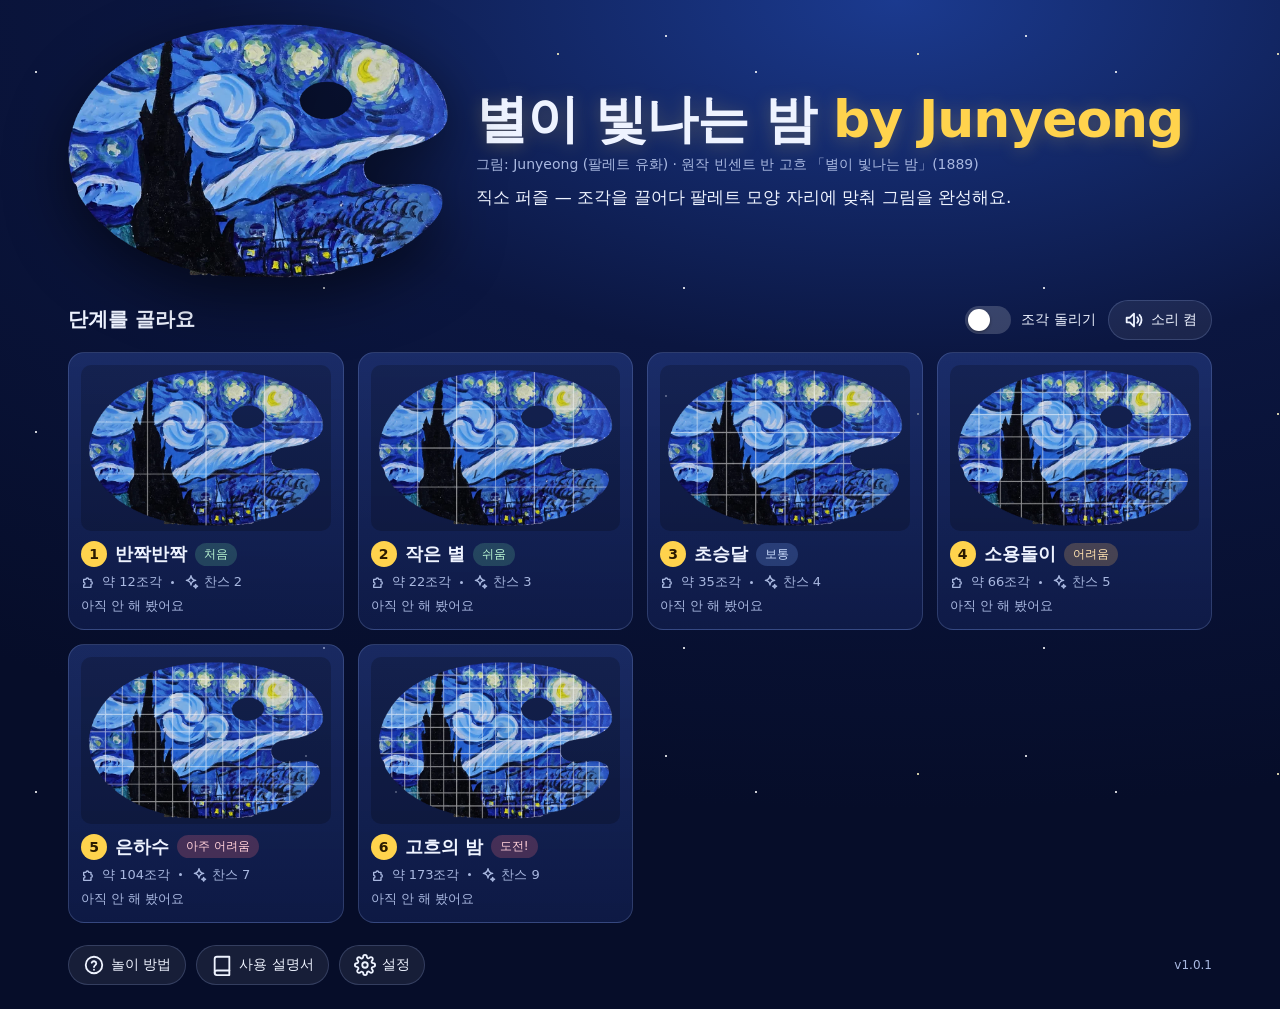
==== index.html @ c68cc35b "Deploy 별이 빛나는 밤 by Junyeong v1.0.1" ====
<!doctype html>
<html lang="ko">
<head>
  <meta charset="utf-8">
  <meta name="viewport" content="width=device-width, initial-scale=1, viewport-fit=cover">
  <meta name="theme-color" content="#0b1640">
  <meta name="color-scheme" content="dark">
  <meta name="description" content="Junyeong 이 팔레트에 그린 「별이 빛나는 밤」으로 만든 직소 퍼즐 게임 — 6단계 난이도, 찬스, 완성 축하.">
  <meta name="apple-mobile-web-app-capable" content="yes">
  <meta name="mobile-web-app-capable" content="yes">
  <meta name="apple-mobile-web-app-status-bar-style" content="black-translucent">
  <meta name="apple-mobile-web-app-title" content="별밤 퍼즐">
  <meta name="format-detection" content="telephone=no">
  <title>별이 빛나는 밤 by Junyeong</title>
  <!-- PWA 매니페스트는 웹 주소로 열었을 때만(file:// 에서는 브라우저가 막아 오류만 남김) -->
  <script data-pwa>if (/^https?:$/.test(location.protocol)) { var l = document.createElement('link'); l.rel = 'manifest'; l.href = 'manifest.webmanifest'; document.head.appendChild(l); }</script>
  <link rel="icon" type="image/png" sizes="192x192" href="assets/icon-192.png">
  <link rel="apple-touch-icon" href="assets/apple-touch-icon.png">
  <link rel="stylesheet" href="css/style.css">
</head>
<body>
  <!-- 아이콘 묶음: 모든 OS 에서 똑같이 보이도록 이모지 대신 SVG -->
  <svg width="0" height="0" style="position:absolute" aria-hidden="true">
    <defs>
      <symbol id="i-home" viewBox="0 0 24 24"><path d="M3 11.5 12 4l9 7.5"/><path d="M5.5 10v9.5h5v-5h3v5h5V10"/></symbol>
      <symbol id="i-close" viewBox="0 0 24 24"><path d="M6 6l12 12M18 6 6 18"/></symbol>
      <symbol id="i-image" viewBox="0 0 24 24"><rect x="3" y="4.5" width="18" height="15" rx="2.5"/><circle cx="9" cy="10" r="1.8"/><path d="m4 18 5.5-5 4 3.5 2.5-2 4 3.5"/></symbol>
      <symbol id="i-ghost" viewBox="0 0 24 24"><rect x="3.5" y="3.5" width="12" height="12" rx="2"/><rect x="8.5" y="8.5" width="12" height="12" rx="2" stroke-dasharray="2.5 2.5"/></symbol>
      <symbol id="i-tidy" viewBox="0 0 24 24"><rect x="3.5" y="3.5" width="7" height="7" rx="1.5"/><rect x="13.5" y="3.5" width="7" height="7" rx="1.5"/><rect x="3.5" y="13.5" width="7" height="7" rx="1.5"/><rect x="13.5" y="13.5" width="7" height="7" rx="1.5"/></symbol>
      <symbol id="i-fit" viewBox="0 0 24 24"><path d="M4 9V4h5M20 9V4h-5M4 15v5h5M20 15v5h-5"/><circle cx="12" cy="12" r="2.5"/></symbol>
      <symbol id="i-spark" viewBox="0 0 24 24"><path d="M12 2.5c.6 4.6 2.4 6.4 7 7-4.6.6-6.4 2.4-7 7-.6-4.6-2.4-6.4-7-7 4.6-.6 6.4-2.4 7-7Z"/><path d="M19 15.5c.25 1.9 1 2.65 2.9 2.9-1.9.25-2.65 1-2.9 2.9-.25-1.9-1-2.65-2.9-2.9 1.9-.25 2.65-1 2.9-2.9Z"/></symbol>
      <symbol id="i-sound" viewBox="0 0 24 24"><path d="M4 9.5v5h3.5L12 19V5L7.5 9.5Z"/><path d="M15.5 9a4.5 4.5 0 0 1 0 6M18 6.5a8 8 0 0 1 0 11"/></symbol>
      <symbol id="i-mute" viewBox="0 0 24 24"><path d="M4 9.5v5h3.5L12 19V5L7.5 9.5Z"/><path d="m16 9.5 5 5M21 9.5l-5 5"/></symbol>
      <symbol id="i-full" viewBox="0 0 24 24"><path d="M4 9V4h5M15 4h5v5M20 15v5h-5M9 20H4v-5"/></symbol>
      <symbol id="i-full-exit" viewBox="0 0 24 24"><path d="M9 4v5H4M20 9h-5V4M15 20v-5h5M4 15h5v5"/></symbol>
      <symbol id="i-help" viewBox="0 0 24 24"><circle cx="12" cy="12" r="9"/><path d="M9.5 9.5a2.6 2.6 0 0 1 5 .9c0 1.8-2.5 2.2-2.5 3.8"/><path d="M12 17.2v.1"/></symbol>
      <symbol id="i-star" viewBox="0 0 24 24"><path d="m12 3 2.7 5.6 6.1.8-4.5 4.2 1.1 6.1L12 16.8l-5.4 2.9 1.1-6.1-4.5-4.2 6.1-.8Z"/></symbol>
      <symbol id="i-gift" viewBox="0 0 24 24"><rect x="3.5" y="8.5" width="17" height="4" rx="1"/><path d="M5 12.5v8h14v-8M12 8.5v12M12 8.5C10 4 6.5 4.5 7 7c.3 1.4 2.8 1.5 5 1.5ZM12 8.5c2-4.5 5.5-4 5-1.5-.3 1.4-2.8 1.5-5 1.5Z"/></symbol>
      <symbol id="i-info" viewBox="0 0 24 24"><circle cx="12" cy="12" r="9"/><path d="M12 11v6M12 7.5v.1"/></symbol>
      <symbol id="i-gear" viewBox="0 0 24 24"><circle cx="12" cy="12" r="3"/><path d="M19.4 15a1.7 1.7 0 0 0 .3 1.8l.1.1a2 2 0 1 1-2.8 2.8l-.1-.1a1.7 1.7 0 0 0-1.8-.3 1.7 1.7 0 0 0-1 1.5V21a2 2 0 1 1-4 0v-.1a1.7 1.7 0 0 0-1.1-1.5 1.7 1.7 0 0 0-1.8.3l-.1.1a2 2 0 1 1-2.8-2.8l.1-.1a1.7 1.7 0 0 0 .3-1.8 1.7 1.7 0 0 0-1.5-1H3a2 2 0 1 1 0-4h.1a1.7 1.7 0 0 0 1.5-1.1 1.7 1.7 0 0 0-.3-1.8l-.1-.1a2 2 0 1 1 2.8-2.8l.1.1a1.7 1.7 0 0 0 1.8.3H9a1.7 1.7 0 0 0 1-1.5V3a2 2 0 1 1 4 0v.1a1.7 1.7 0 0 0 1 1.5 1.7 1.7 0 0 0 1.8-.3l.1-.1a2 2 0 1 1 2.8 2.8l-.1.1a1.7 1.7 0 0 0-.3 1.8V9a1.7 1.7 0 0 0 1.5 1H21a2 2 0 1 1 0 4h-.1a1.7 1.7 0 0 0-1.5 1Z"/></symbol>
      <symbol id="i-play" viewBox="0 0 24 24"><path d="M8 5.5v13l10.5-6.5Z"/></symbol>
      <symbol id="i-restart" viewBox="0 0 24 24"><path d="M4 12a8 8 0 1 0 2.4-5.7"/><path d="M4 4.5v4.5h4.5"/></symbol>
      <symbol id="i-next" viewBox="0 0 24 24"><path d="M5 12h13M13 6.5l5.5 5.5-5.5 5.5"/></symbol>
      <symbol id="i-download" viewBox="0 0 24 24"><path d="M12 4v11M7 10.5l5 5 5-5M5 19.5h14"/></symbol>
      <symbol id="i-rotate" viewBox="0 0 24 24"><path d="M20 12a8 8 0 1 1-2.4-5.7"/><path d="M20 4.5v4.5h-4.5"/><rect x="9" y="9" width="6" height="6" rx="1"/></symbol>
      <symbol id="i-clock" viewBox="0 0 24 24"><circle cx="12" cy="12" r="8.5"/><path d="M12 7.5V12l3 2"/></symbol>
      <symbol id="i-puzzle" viewBox="0 0 24 24"><path d="M4 8h3.5a2 2 0 1 1 4 0H15v3.5a2 2 0 1 1 0 4V20H4v-3.5a2 2 0 1 0 0-4Z"/></symbol>
      <symbol id="i-book" viewBox="0 0 24 24"><path d="M4 5.5A2.5 2.5 0 0 1 6.5 3H20v15H6.5A2.5 2.5 0 0 0 4 20.5Z"/><path d="M4 20.5A2.5 2.5 0 0 0 6.5 23H20v-5"/></symbol>
      <symbol id="i-eye" viewBox="0 0 24 24"><path d="M2.5 12S6 5.5 12 5.5 21.5 12 21.5 12 18 18.5 12 18.5 2.5 12 2.5 12Z"/><circle cx="12" cy="12" r="3"/></symbol>
      <symbol id="i-zoom-in" viewBox="0 0 24 24"><circle cx="10.5" cy="10.5" r="6.5"/><path d="m15.5 15.5 5 5M10.5 7.5v6M7.5 10.5h6"/></symbol>
      <symbol id="i-zoom-out" viewBox="0 0 24 24"><circle cx="10.5" cy="10.5" r="6.5"/><path d="m15.5 15.5 5 5M7.5 10.5h6"/></symbol>
    </defs>
  </svg>

  <!-- ===================== 시작 화면 ===================== -->
  <main id="home" class="screen">
    <div class="sky" aria-hidden="true"></div>
    <div class="home-inner">
      <header class="hero">
        <div class="hero-art"><img id="heroImg" src="assets/painting-thumb.webp" alt="팔레트 모양 나무판에 유화로 그린 별이 빛나는 밤" width="600" height="401"></div>
        <div class="hero-text">
          <h1 id="titleText">별이 빛나는 밤 <span class="h1-sub">by Junyeong</span></h1>
          <p class="credit" id="credit"></p>
          <p class="lead">직소 퍼즐 — 조각을 끌어다 팔레트 모양 자리에 맞춰 그림을 완성해요.</p>
        </div>
      </header>

      <section class="levels-wrap" aria-labelledby="lvTitle">
        <div class="section-head">
          <h2 id="lvTitle">단계를 골라요</h2>
          <div class="home-opts">
            <label class="switch" title="켜면 조각이 돌아간 채로 섞여요. 조각을 톡 치면 90°씩 돌아가요.">
              <input type="checkbox" id="optRotate"><span class="track" aria-hidden="true"></span><span class="sw-label">조각 돌리기</span>
            </label>
            <button type="button" class="chip" id="homeSound" aria-pressed="true" title="소리 켜기/끄기"></button>
          </div>
        </div>
        <div id="levels" class="levels"></div>
      </section>

      <footer class="home-foot">
        <button type="button" class="chip" id="homeHelp"><svg class="ico" aria-hidden="true"><use href="#i-help"/></svg><span>놀이 방법</span></button>
        <a class="chip" id="guideLink" href="docs/user-guide.html" target="_blank" rel="noopener"><svg class="ico" aria-hidden="true"><use href="#i-book"/></svg><span>사용 설명서</span></a>
        <button type="button" class="chip" id="homeSettings"><svg class="ico" aria-hidden="true"><use href="#i-gear"/></svg><span>설정</span></button>
        <span class="ver" id="ver"></span>
      </footer>
    </div>
  </main>

  <!-- ===================== 게임 화면 ===================== -->
  <main id="play" class="screen" hidden>
    <header class="toolbar" role="toolbar" aria-label="게임 도구">
      <div class="tb-scroll">
        <button type="button" class="tb" id="btnHome" title="처음 화면 (진행은 자동 저장)"><svg class="ico" aria-hidden="true"><use href="#i-home"/></svg><span class="lbl">처음</span></button>
        <div class="tb-info" id="levelInfo" aria-live="off">
          <span class="lv-name" id="lvName"></span>
          <span class="time" title="걸린 시간"><svg class="ico sm" aria-hidden="true"><use href="#i-clock"/></svg><span id="timeText">0:00</span></span>
          <span class="prog" title="맞춘 조각 / 전체 조각"><span id="progText">0/0</span><span class="prog-bar"><span id="progBar"></span></span></span>
        </div>
        <span class="tb-gap"></span>
        <button type="button" class="tb" id="btnPreview" aria-pressed="false" title="완성 그림 미리보기 (P)"><svg class="ico" aria-hidden="true"><use href="#i-image"/></svg><span class="lbl">미리보기</span></button>
        <button type="button" class="tb" id="btnGhost" aria-pressed="false" title="판에 흐린 밑그림 보이기: 끔 → 연하게 → 진하게 (G)"><svg class="ico" aria-hidden="true"><use href="#i-ghost"/></svg><span class="lbl" id="ghostLbl">밑그림</span><span class="dots" id="ghostDots" aria-hidden="true"><i></i><i></i></span></button>
        <button type="button" class="tb" id="btnTidy" title="흩어진 조각 정리: 테두리 조각 먼저, 비슷한 색끼리 (T)"><svg class="ico" aria-hidden="true"><use href="#i-tidy"/></svg><span class="lbl">정리</span></button>
        <button type="button" class="tb" id="btnRotate" hidden title="고른 조각 돌리기 (R) — 조각을 톡 쳐도 돌아가요"><svg class="ico" aria-hidden="true"><use href="#i-rotate"/></svg><span class="lbl">돌리기</span></button>
        <button type="button" class="tb" id="btnFit" title="판 전체 보기 (F) · 확대는 두 손가락/휠"><svg class="ico" aria-hidden="true"><use href="#i-fit"/></svg><span class="lbl">전체</span></button>
        <button type="button" class="tb chance" id="btnChance" title="찬스: 고른 조각(없으면 알맞은 조각)을 제자리로 보내요 (C)"><svg class="ico" aria-hidden="true"><use href="#i-spark"/></svg><span class="lbl">찬스</span><span class="badge" id="chanceBadge">0</span></button>
        <button type="button" class="tb" id="btnSound" aria-pressed="true" title="소리 켜기/끄기 (M)"><svg class="ico" aria-hidden="true"><use href="#i-sound"/></svg></button>
        <button type="button" class="tb" id="btnFull" hidden title="전체 화면"><svg class="ico" aria-hidden="true"><use href="#i-full"/></svg></button>
        <button type="button" class="tb" id="btnHelp" title="놀이 방법 (?)"><svg class="ico" aria-hidden="true"><use href="#i-help"/></svg></button>
      </div>
    </header>
    <div class="stage" id="stage">
      <canvas id="board" aria-label="퍼즐 판. 조각을 끌어서 팔레트 모양 자리에 맞추세요."></canvas>
      <div id="toasts" class="toasts" aria-live="polite"></div>
      <div class="zoom-ctl" aria-label="확대·축소">
        <button type="button" class="zc" id="zoomIn" title="확대 (+)" aria-label="확대"><svg class="ico" aria-hidden="true"><use href="#i-zoom-in"/></svg></button>
        <button type="button" class="zc" id="zoomOut" title="축소 (-)" aria-label="축소"><svg class="ico" aria-hidden="true"><use href="#i-zoom-out"/></svg></button>
        <button type="button" class="zc only-narrow" id="zoomFit" title="판 전체 보기" aria-label="판 전체 보기"><svg class="ico" aria-hidden="true"><use href="#i-fit"/></svg></button>
      </div>
      <!-- 좁은 화면(휴대폰 세로)에서만: 엄지가 닿는 큰 찬스 버튼 -->
      <button type="button" class="fab-chance only-narrow" id="fabChance" title="찬스: 고른 조각(없으면 알맞은 조각)을 제자리로" aria-label="찬스"><svg class="ico" aria-hidden="true"><use href="#i-spark"/></svg><span class="badge" id="fabBadge">0</span></button>
      <div id="loading" class="loading" hidden>
        <div class="load-card">
          <div class="spinner" aria-hidden="true"></div>
          <p>그림을 조각조각 자르는 중…</p>
          <div class="load-bar"><span id="loadBar"></span></div>
        </div>
      </div>
    </div>
  </main>

  <div id="windows"></div>

  <noscript><p class="noscript">이 게임은 자바스크립트가 필요해요. 브라우저 설정에서 자바스크립트를 켜 주세요.</p></noscript>

  <script src="js/board-data.js"></script>
  <script src="js/util.js"></script>
  <script src="js/config.js"></script>
  <script src="js/sound.js"></script>
  <script src="js/jigsaw.js"></script>
  <script src="js/pieces.js"></script>
  <script src="js/fx.js"></script>
  <script src="js/game.js"></script>
  <script src="js/windows.js"></script>
  <script src="js/app.js"></script>
</body>
</html>
---- css/style.css ----
/* ============================================================
   별이 빛나는 밤 퍼즐 — 스타일
   밤하늘 테마 · 큰 터치 영역 · 한 줄 도구줄 · 안전 영역(노치) 대응
   ============================================================ */
:root {
  --bg-deep: #060d29;
  --bg: #0b1640;
  --panel: rgba(17, 30, 78, 0.92);
  --panel-2: rgba(28, 46, 110, 0.75);
  --line: rgba(170, 196, 255, 0.2);
  --text: #eef3ff;
  --muted: #a9b8e0;
  --gold: #ffd34d;
  --gold-2: #ffb703;
  --blue: #5b95ff;
  --danger: #ff5d6c;
  --close: #e5484d;
  --radius: 16px;
  --tb-h: 52px;
  --safe-t: env(safe-area-inset-top, 0px);
  --safe-b: env(safe-area-inset-bottom, 0px);
  --safe-l: env(safe-area-inset-left, 0px);
  --safe-r: env(safe-area-inset-right, 0px);
  --font: system-ui, -apple-system, "Apple SD Gothic Neo", "Malgun Gothic", "Noto Sans KR", "Segoe UI", Roboto, sans-serif;
}

* { box-sizing: border-box; }
[hidden] { display: none !important; }
html, body { margin: 0; height: 100%; }
body {
  font-family: var(--font);
  color: var(--text);
  background: var(--bg-deep);
  -webkit-font-smoothing: antialiased;
  -webkit-tap-highlight-color: transparent;
  -webkit-text-size-adjust: 100%;
  text-size-adjust: 100%;
  word-break: keep-all;
  overflow-wrap: anywhere;
}
/* iOS 사파리는 background-attachment: fixed 를 무시하므로 고정 위치 가상 요소에 배경을 깐다 */
body::before {
  content: ""; position: fixed; inset: 0; z-index: -1; pointer-events: none;
  background: radial-gradient(120% 90% at 70% 0%, #1b3a8f 0%, var(--bg) 45%, var(--bg-deep) 100%);
}
body.playing { overflow: hidden; overscroll-behavior: none; position: fixed; inset: 0; }
button { font: inherit; color: inherit; }
a { color: #9cc2ff; }

.ico { width: 22px; height: 22px; flex: none; fill: none; stroke: currentColor; stroke-width: 2; stroke-linecap: round; stroke-linejoin: round; }
.ico.sm { width: 16px; height: 16px; }

:focus-visible { outline: 3px solid var(--gold); outline-offset: 2px; }

/* ---------------- 공통 버튼 ---------------- */
.btn {
  display: inline-flex; align-items: center; justify-content: center; gap: 8px;
  min-height: 44px; padding: 0 18px; border-radius: 14px; border: 1px solid var(--line);
  background: rgba(255, 255, 255, 0.08); cursor: pointer; font-weight: 600; font-size: 15px;
  text-decoration: none; color: var(--text); touch-action: manipulation; user-select: none; -webkit-user-select: none;
}
.btn:hover { background: rgba(255, 255, 255, 0.15); }
.btn:active { transform: translateY(1px); }
.btn.primary { background: linear-gradient(180deg, #ffe07a, var(--gold-2)); color: #2a1a00; border-color: transparent; }
.btn.primary:hover { filter: brightness(1.06); }
.btn.danger { background: rgba(255, 93, 108, 0.16); border-color: rgba(255, 93, 108, 0.5); color: #ffd6da; }
.btn.danger:hover { background: rgba(255, 93, 108, 0.28); }

.chip {
  display: inline-flex; align-items: center; gap: 6px; min-height: 40px; padding: 0 14px;
  border-radius: 999px; border: 1px solid var(--line); background: rgba(255, 255, 255, 0.07);
  cursor: pointer; font-size: 14px; color: var(--text); text-decoration: none; touch-action: manipulation;
}
.chip:hover { background: rgba(255, 255, 255, 0.14); }

/* 스위치 */
.switch { display: inline-flex; align-items: center; gap: 10px; cursor: pointer; min-height: 40px; user-select: none; -webkit-user-select: none; }
.switch input { position: absolute; opacity: 0; width: 1px; height: 1px; }
.switch .track { width: 46px; height: 28px; border-radius: 999px; background: rgba(255, 255, 255, 0.18); position: relative; flex: none; transition: background 0.15s; }
.switch .track::after { content: ""; position: absolute; top: 3px; left: 3px; width: 22px; height: 22px; border-radius: 50%; background: #fff; transition: transform 0.15s; box-shadow: 0 1px 3px rgba(0, 0, 0, 0.4); }
.switch input:checked + .track { background: var(--gold-2); }
.switch input:checked + .track::after { transform: translateX(18px); }
.switch input:focus-visible + .track { outline: 3px solid var(--gold); outline-offset: 2px; }
.sw-label { font-size: 14px; }

/* ================= 시작 화면 ================= */
#home { min-height: 100%; position: relative; }
.sky {
  position: fixed; inset: 0; pointer-events: none; z-index: 0; opacity: 0.8;
  background-image:
    radial-gradient(1.5px 1.5px at 10% 20%, #fff 50%, transparent 51%),
    radial-gradient(1px 1px at 30% 70%, #fff 50%, transparent 51%),
    radial-gradient(2px 2px at 55% 15%, #fff7c2 50%, transparent 51%),
    radial-gradient(1px 1px at 75% 40%, #fff 50%, transparent 51%),
    radial-gradient(1.5px 1.5px at 90% 80%, #fff 50%, transparent 51%),
    radial-gradient(1px 1px at 20% 90%, #cfe0ff 50%, transparent 51%),
    radial-gradient(2px 2px at 85% 10%, #fff 50%, transparent 51%),
    radial-gradient(1px 1px at 45% 50%, #fff 50%, transparent 51%);
  background-size: 360px 360px;
  animation: twinkle 5s ease-in-out infinite alternate;
}
@keyframes twinkle { from { opacity: 0.45; } to { opacity: 0.95; } }
.home-inner {
  position: relative; z-index: 1; max-width: 1180px; margin: 0 auto;
  padding: calc(18px + var(--safe-t)) calc(18px + var(--safe-r)) calc(24px + var(--safe-b)) calc(18px + var(--safe-l));
}
.hero { display: flex; align-items: center; gap: 28px; flex-wrap: wrap; margin: 6px 0 22px; }
.hero-art { flex: 0 1 380px; min-width: 220px; }
.hero-art img { width: 100%; height: auto; display: block; filter: drop-shadow(0 18px 30px rgba(0, 0, 0, 0.55)); animation: float 6s ease-in-out infinite; }
@keyframes float { 0%, 100% { transform: translateY(0) rotate(-1deg); } 50% { transform: translateY(-8px) rotate(1deg); } }
.hero-text { flex: 1 1 300px; }
h1 { font-size: clamp(30px, 5.4vw, 52px); margin: 0 0 6px; letter-spacing: -0.02em; line-height: 1.15; text-shadow: 0 2px 18px rgba(255, 211, 77, 0.25); }
.h1-sub { color: var(--gold); }
.credit { color: var(--muted); margin: 0 0 10px; font-size: 14px; }
.lead { font-size: 17px; margin: 0; line-height: 1.6; }

.section-head { display: flex; align-items: center; justify-content: space-between; gap: 12px; flex-wrap: wrap; margin-bottom: 12px; }
h2 { font-size: 20px; margin: 0; }
.home-opts { display: flex; align-items: center; gap: 12px; flex-wrap: wrap; }

.levels { display: grid; grid-template-columns: repeat(auto-fill, minmax(230px, 1fr)); gap: 14px; }
.lv-wrap { position: relative; }
.lv-card {
  width: 100%; text-align: left; display: flex; flex-direction: column; gap: 6px; padding: 12px 12px 14px;
  border-radius: var(--radius); border: 1px solid var(--line); background: linear-gradient(180deg, rgba(40, 64, 140, 0.55), rgba(17, 30, 78, 0.75));
  cursor: pointer; transition: transform 0.12s, box-shadow 0.12s, border-color 0.12s; touch-action: manipulation;
}
.lv-card:hover { transform: translateY(-3px); border-color: rgba(255, 211, 77, 0.6); box-shadow: 0 10px 26px rgba(0, 0, 0, 0.35); }
.lv-card.has-save { border-color: rgba(255, 211, 77, 0.55); }
.lv-thumb { width: 100%; height: auto; aspect-ratio: 3 / 2; display: block; border-radius: 10px; background: rgba(0, 0, 0, 0.2); }
.lv-top { display: flex; align-items: center; gap: 8px; margin-top: 4px; }
.lv-num { width: 26px; height: 26px; border-radius: 50%; background: var(--gold); color: #2a1a00; font-weight: 800; display: grid; place-items: center; font-size: 14px; flex: none; }
.lv-name { font-weight: 700; font-size: 18px; }
.lv-tag { margin-left: auto; font-size: 12px; padding: 3px 9px; border-radius: 999px; background: rgba(255, 255, 255, 0.12); color: #dbe6ff; white-space: nowrap; }
.lv-tag.t1, .lv-tag.t2 { background: rgba(110, 220, 160, 0.2); color: #b9f5d3; }
.lv-tag.t3 { background: rgba(120, 170, 255, 0.22); color: #cfe0ff; }
.lv-tag.t4 { background: rgba(255, 190, 90, 0.22); color: #ffe2b0; }
.lv-tag.t5, .lv-tag.t6 { background: rgba(255, 110, 130, 0.22); color: #ffd0d8; }
.lv-meta { display: flex; align-items: center; gap: 5px; color: var(--muted); font-size: 13px; }
.lv-meta .dot { width: 3px; height: 3px; border-radius: 50%; background: var(--muted); margin: 0 4px; }
.lv-status { font-size: 13px; color: var(--muted); display: flex; align-items: center; gap: 4px; }
.lv-status.going { color: var(--gold); font-weight: 600; }
.lv-status.done { color: #e9f0ff; }
.stars { color: var(--gold); letter-spacing: 1px; }
.lv-new {
  position: absolute; right: 10px; bottom: 10px; display: inline-flex; align-items: center; gap: 4px;
  min-height: 34px; padding: 0 10px; border-radius: 10px; border: 1px solid var(--line); background: rgba(6, 13, 41, 0.75);
  font-size: 13px; cursor: pointer; color: var(--text);
}
.lv-new:hover { background: rgba(255, 93, 108, 0.25); }

@media (max-width: 560px) {
  .hero { gap: 10px; margin-bottom: 16px; }
  .hero-art { flex: 0 0 100%; max-width: 330px; margin: 0 auto; }
  .hero-text { text-align: center; }
  .lead { font-size: 15px; }
  .levels { grid-template-columns: repeat(2, minmax(0, 1fr)); gap: 10px; }
  .lv-card { padding: 8px 8px 10px; gap: 4px; }
  .lv-top { flex-wrap: wrap; gap: 4px 6px; }
  .lv-name { font-size: 15.5px; }
  .lv-num { width: 22px; height: 22px; font-size: 12px; }
  .lv-tag { margin-left: 0; font-size: 11px; padding: 2px 7px; }
  .lv-meta, .lv-status { font-size: 12px; }
  .lv-new { right: 6px; bottom: auto; top: 6px; min-height: 30px; }
  .section-head { flex-direction: column; align-items: flex-start; }
}

.home-foot { display: flex; align-items: center; gap: 10px; flex-wrap: wrap; margin-top: 22px; }
.ver { margin-left: auto; color: var(--muted); font-size: 12px; }

/* ================= 게임 화면 ================= */
#play { position: fixed; inset: 0; display: flex; flex-direction: column; height: 100vh; height: 100dvh; }
.toolbar {
  flex: none; position: relative; z-index: 20;
  padding: calc(6px + var(--safe-t)) calc(8px + var(--safe-r)) 6px calc(8px + var(--safe-l));
  background: rgba(8, 16, 48, 0.88); border-bottom: 1px solid var(--line);
  -webkit-backdrop-filter: blur(8px); backdrop-filter: blur(8px);
}
.tb-scroll { display: flex; align-items: center; gap: 4px; overflow-x: auto; overflow-y: hidden; scrollbar-width: none; white-space: nowrap; }
.tb-scroll::-webkit-scrollbar { display: none; }
.tb {
  flex: none; display: inline-flex; align-items: center; justify-content: center; gap: 6px; height: 40px; min-width: 40px; padding: 0 10px;
  border-radius: 12px; border: 1px solid transparent; background: transparent; cursor: pointer; touch-action: manipulation;
  user-select: none; -webkit-user-select: none; position: relative; font-size: 14px; font-weight: 600;
}
.tb:hover { background: rgba(255, 255, 255, 0.1); }
.tb[aria-pressed="true"] { background: rgba(91, 149, 255, 0.28); border-color: rgba(140, 180, 255, 0.5); }
.tb.chance { background: linear-gradient(180deg, rgba(255, 224, 122, 0.25), rgba(255, 183, 3, 0.18)); border-color: rgba(255, 211, 77, 0.55); color: #ffe9a6; }
.tb.chance:hover { background: linear-gradient(180deg, rgba(255, 224, 122, 0.38), rgba(255, 183, 3, 0.3)); }
.tb.chance.empty { filter: grayscale(1) brightness(0.8); }
.tb.shake { animation: shake 0.4s; }
@keyframes shake { 20%, 60% { transform: translateX(-5px); } 40%, 80% { transform: translateX(5px); } }
.badge { min-width: 22px; height: 22px; padding: 0 6px; border-radius: 999px; background: var(--gold); color: #2a1a00; font-size: 13px; font-weight: 800; display: inline-grid; place-items: center; }
.dots { display: inline-flex; gap: 3px; }
.dots i { width: 6px; height: 6px; border-radius: 50%; background: rgba(255, 255, 255, 0.25); }
#btnGhost[data-level="1"] .dots i:first-child, #btnGhost[data-level="2"] .dots i { background: #cfe0ff; }
.tb-info { flex: none; display: flex; align-items: center; gap: 12px; padding: 0 6px; font-size: 14px; color: var(--muted); }
.lv-name { color: var(--text); }
.tb-info .lv-name { font-weight: 700; font-size: 15px; }
.time { display: inline-flex; align-items: center; gap: 4px; font-variant-numeric: tabular-nums; }
.prog { display: inline-flex; align-items: center; gap: 6px; font-variant-numeric: tabular-nums; color: var(--text); font-weight: 600; }
.prog-bar { width: 70px; height: 6px; border-radius: 999px; background: rgba(255, 255, 255, 0.15); overflow: hidden; }
.prog-bar span { display: block; height: 100%; width: 0; background: linear-gradient(90deg, #8fc1ff, var(--gold)); transition: width 0.3s; }
.tb-gap { flex: 1 0 8px; }

.tb:focus-visible { outline-offset: -3px; }

.only-narrow { display: none !important; }
.fab-chance {
  position: absolute; left: calc(12px + var(--safe-l)); bottom: calc(14px + var(--safe-b)); z-index: 10;
  width: 62px; height: 62px; border-radius: 50%; border: 2px solid rgba(255, 240, 180, 0.8); cursor: pointer; touch-action: manipulation; place-items: center; padding: 0;
  background: radial-gradient(circle at 35% 30%, #fff1a8, #ffc31f 60%, #e09a00); color: #3a2500;
  box-shadow: 0 8px 22px rgba(0, 0, 0, 0.45), 0 0 18px rgba(255, 211, 77, 0.35);
}
.fab-chance .ico { width: 30px; height: 30px; stroke-width: 2.2; }
.fab-chance .badge { position: absolute; top: -4px; right: -4px; background: #0b1640; color: var(--gold); border: 2px solid var(--gold); }
.fab-chance.empty { filter: grayscale(1) brightness(0.75); }
.fab-chance.shake { animation: shake 0.4s; }

/* 좁은 화면: 글자를 먼저 숨기고, 그래도 넘치면 가로 스크롤 */
@media (max-width: 900px) { .tb .lbl { display: none; } }
@media (max-width: 560px) {
  .only-narrow { display: grid !important; }
  #btnChance, #btnFit, #btnFull { display: none !important; }
  .tb { min-width: 38px; padding: 0 7px; }
  .tb-info { flex-direction: column; align-items: flex-start; justify-content: center; gap: 1px; padding: 0 4px; line-height: 1.1; }
  .tb-info .lv-name, .tb-info .time .ico { display: none; }
  .tb-info .time { font-size: 12px; order: 2; }
  .tb-info .prog { order: 1; font-size: 15px; }
  /* 진행 막대는 도구줄 아래 가장자리의 가는 선으로 */
  .prog-bar { position: absolute; left: 0; right: 0; bottom: -1px; width: auto; height: 3px; border-radius: 0; background: transparent; }
}

.stage { flex: 1 1 auto; position: relative; overflow: hidden; touch-action: none;
  background: radial-gradient(75% 70% at 50% 45%, #253f8f 0%, #15286a 55%, #0b1745 100%); -webkit-user-select: none; user-select: none; -webkit-touch-callout: none; }
.stage canvas { display: block; position: absolute; left: 0; top: 0; touch-action: none; }

.toasts { position: absolute; top: 10px; left: 50%; transform: translateX(-50%); display: flex; flex-direction: column; align-items: center; gap: 6px; z-index: 15; pointer-events: none; width: max-content; max-width: 92vw; }
.toast {
  display: inline-flex; align-items: center; gap: 8px; padding: 9px 16px; border-radius: 999px; font-size: 15px; font-weight: 600;
  background: rgba(10, 20, 60, 0.9); border: 1px solid var(--line); box-shadow: 0 6px 20px rgba(0, 0, 0, 0.35);
  animation: toastIn 0.25s ease-out; transition: opacity 0.3s, transform 0.3s; white-space: normal; text-align: center;
}
.toast.out { opacity: 0; transform: translateY(-8px); }
.toast.star, .toast.combo, .toast.gift { border-color: rgba(255, 211, 77, 0.6); color: #fff1bf; }
.toast.warn { border-color: rgba(255, 93, 108, 0.6); }
@keyframes toastIn { from { opacity: 0; transform: translateY(-8px) scale(0.96); } }

.zoom-ctl { position: absolute; right: calc(10px + var(--safe-r)); bottom: calc(12px + var(--safe-b)); display: flex; flex-direction: column; gap: 6px; z-index: 10; }
.zc { width: 42px; height: 42px; border-radius: 12px; border: 1px solid var(--line); background: rgba(8, 16, 48, 0.8); display: grid; place-items: center; cursor: pointer; touch-action: manipulation; }
.zc:hover { background: rgba(40, 60, 130, 0.9); }

.loading { position: absolute; inset: 0; display: grid; place-items: center; background: rgba(6, 13, 41, 0.55); z-index: 30; }
.load-card { text-align: center; padding: 22px 28px; border-radius: var(--radius); background: var(--panel); border: 1px solid var(--line); }
.load-card p { margin: 12px 0 10px; }
.spinner { width: 44px; height: 44px; margin: 0 auto; border-radius: 50%; border: 4px solid rgba(255, 255, 255, 0.15); border-top-color: var(--gold); animation: spin 0.9s linear infinite; }
@keyframes spin { to { transform: rotate(360deg); } }
.load-bar { width: 200px; height: 6px; border-radius: 999px; background: rgba(255, 255, 255, 0.12); overflow: hidden; }
.load-bar span { display: block; height: 100%; width: 0; background: var(--gold); transition: width 0.15s; }

.result-bar {
  position: absolute; left: 50%; bottom: calc(14px + var(--safe-b)); transform: translateX(-50%); z-index: 12;
  display: flex; align-items: center; gap: 8px; padding: 8px; border-radius: 18px; background: rgba(8, 16, 48, 0.9);
  border: 1px solid var(--line); box-shadow: 0 10px 30px rgba(0, 0, 0, 0.4); max-width: calc(100vw - 80px); overflow-x: auto;
}
.rb-stars { color: var(--gold); font-size: 20px; padding: 0 8px; letter-spacing: 2px; white-space: nowrap; }
@media (max-width: 520px) { .result-bar .btn span { display: none; } .result-bar .btn { padding: 0 12px; } }

/* ================= 창(떠 있는 창·모달 공통) ================= */
.win {
  position: fixed; z-index: 60; display: flex; flex-direction: column; overflow: hidden;
  background: var(--panel); border: 1px solid var(--line); border-radius: 14px;
  box-shadow: 0 18px 50px rgba(0, 0, 0, 0.5); -webkit-backdrop-filter: blur(10px); backdrop-filter: blur(10px);
}
.win-bar { flex: none; display: flex; align-items: center; gap: 8px; height: 44px; padding: 0 7px 0 14px; background: var(--panel-2); border-bottom: 1px solid var(--line); touch-action: none; user-select: none; -webkit-user-select: none; }
.win .win-bar { cursor: move; }
.win-title { flex: 1; font-size: 15px; font-weight: 700; white-space: nowrap; overflow: hidden; text-overflow: ellipsis; }
.win-close { flex: none; width: 32px; height: 32px; border-radius: 9px; border: 0; background: var(--close); color: #fff; display: grid; place-items: center; cursor: pointer; }
.win-close:hover { filter: brightness(1.12); }
.win-close .ico { width: 18px; height: 18px; stroke-width: 2.6; }
.win-body { flex: 1; overflow: auto; overscroll-behavior: contain; }
.win-grip {
  position: absolute; right: 0; bottom: 0; width: 26px; height: 26px; cursor: nwse-resize; touch-action: none;
  background: linear-gradient(135deg, transparent 0 50%, rgba(255, 255, 255, 0.35) 50% 56%, transparent 56% 66%, rgba(255, 255, 255, 0.35) 66% 72%, transparent 72% 82%, rgba(255, 255, 255, 0.35) 82% 88%, transparent 88%);
}

.preview { width: 100%; height: 100%; display: grid; place-items: center; padding: 8px 8px 14px; background: radial-gradient(circle, #13245e, #070f2e); }
.preview img { max-width: 100%; max-height: 100%; object-fit: contain; display: block; -webkit-user-drag: none; user-select: none; }

.help { padding: 12px 16px 28px; }
.help-list { list-style: none; margin: 0; padding: 0; display: flex; flex-direction: column; gap: 12px; }
.help-list li { display: flex; gap: 12px; align-items: flex-start; }
.help-ico { width: 34px; height: 34px; padding: 6px; border-radius: 10px; background: rgba(91, 149, 255, 0.2); flex: none; }
.help-list b { font-size: 15px; }
.help-list p { margin: 3px 0 0; font-size: 14px; line-height: 1.55; color: #d7e1ff; }
.help-keys { font-size: 12.5px; color: var(--muted); line-height: 1.6; margin: 16px 0 12px; }
.help-more { width: 100%; }

.settings { padding: 14px 16px 30px; display: flex; flex-direction: column; gap: 12px; }
.field { display: flex; flex-direction: column; gap: 6px; font-size: 14px; color: var(--muted); }
.field input { font: inherit; font-size: 16px; color: var(--text); padding: 10px 12px; border-radius: 10px; border: 1px solid var(--line); background: rgba(0, 0, 0, 0.25); -webkit-user-select: text; user-select: text; }
.about { font-size: 12.5px; color: var(--muted); line-height: 1.6; margin: 6px 0 0; }

.modal-back { position: fixed; inset: 0; z-index: 200; display: grid; place-items: center; padding: 16px; background: rgba(3, 6, 20, 0.6); -webkit-backdrop-filter: blur(3px); backdrop-filter: blur(3px); animation: fadeIn 0.18s; }
.modal-back.closing { opacity: 0; transition: opacity 0.15s; }
@keyframes fadeIn { from { opacity: 0; } }
.modal { width: min(460px, 100%); max-height: calc(100dvh - 32px); display: flex; flex-direction: column; background: var(--panel); border: 1px solid var(--line); border-radius: 16px; overflow: hidden; box-shadow: 0 24px 70px rgba(0, 0, 0, 0.6); animation: popIn 0.25s cubic-bezier(0.2, 0.9, 0.3, 1.2); }
@keyframes popIn { from { transform: scale(0.92); opacity: 0; } }
.modal-body { padding: 16px 18px 4px; overflow: auto; line-height: 1.6; }
.modal-body p { margin: 0 0 10px; }
.modal-actions { display: flex; flex-wrap: wrap; gap: 8px; justify-content: flex-end; padding: 12px 16px 16px; }

.result { text-align: center; }
.res-stars { display: flex; justify-content: center; gap: 10px; margin: 4px 0 6px; }
.res-star { width: 58px; height: 58px; stroke: #ffd34d; stroke-width: 1.4; fill: rgba(255, 255, 255, 0.08); animation: starPop 0.5s both; }
.res-star.on { fill: #ffd34d; filter: drop-shadow(0 0 10px rgba(255, 211, 77, 0.7)); }
@keyframes starPop { from { transform: scale(0) rotate(-40deg); opacity: 0; } 70% { transform: scale(1.25) rotate(8deg); opacity: 1; } }
.res-why { color: var(--muted); }
.res-stats { display: grid; grid-template-columns: repeat(3, 1fr); gap: 8px; margin: 8px 0 12px; }
.res-stats div { background: rgba(255, 255, 255, 0.06); border-radius: 12px; padding: 10px 6px; }
.res-stats dt { font-size: 12px; color: var(--muted); }
.res-stats dd { margin: 2px 0 0; font-weight: 700; font-size: 17px; }
.res-badge { display: inline-block; padding: 6px 14px; border-radius: 999px; background: rgba(255, 211, 77, 0.18); color: #ffe9a6; font-weight: 700; animation: starPop 0.5s 0.8s both; }
.result-modal .modal-actions { justify-content: center; }

.noscript { padding: 24px; text-align: center; }

@media (prefers-reduced-motion: reduce) {
  *, *::before, *::after { animation-duration: 0.001s !important; animation-iteration-count: 1 !important; transition: none !important; }
}
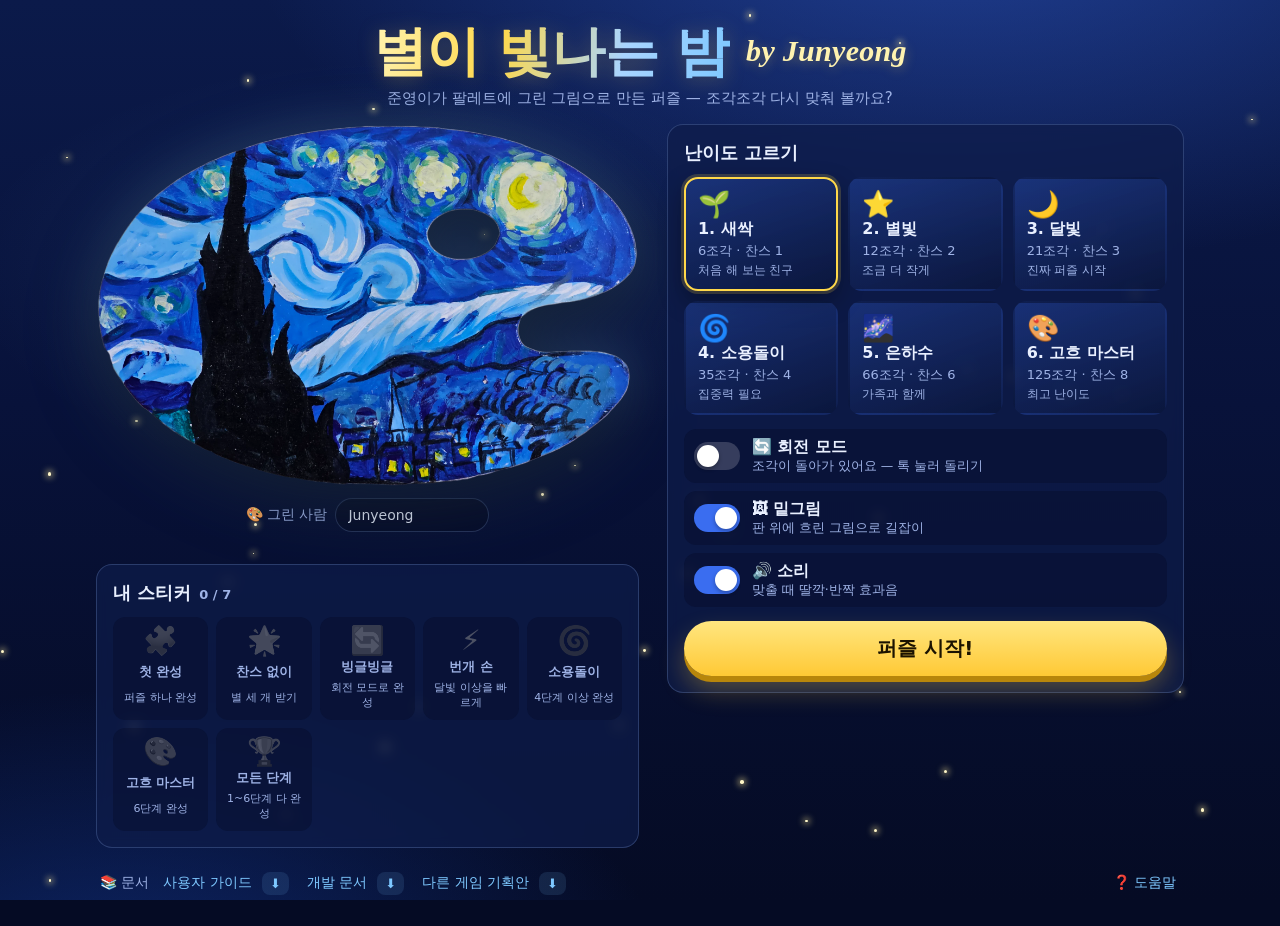
==== commit 2afc4e6f: "deploy 2026-10-25 18:47 from libra/vibes/261024_the_starry_night_affair/openai_gpt_6_astra_juggler" ====
--- a/index.html
+++ b/index.html
@@ -3,145 +3,123 @@
 <head>
   <meta charset="utf-8">
   <meta name="viewport" content="width=device-width, initial-scale=1, viewport-fit=cover">
-  <meta name="theme-color" content="#0b1640">
-  <meta name="color-scheme" content="dark">
-  <meta name="description" content="Junyeong 이 팔레트에 그린 「별이 빛나는 밤」으로 만든 직소 퍼즐 게임 — 6단계 난이도, 찬스, 완성 축하.">
+  <meta name="theme-color" content="#0a1538">
+  <meta name="description" content="어린 화가가 팔레트에 그린 '별이 빛나는 밤'으로 만든 직소 퍼즐 게임 — 데스크톱·태블릿·휴대폰 어디서나">
   <meta name="apple-mobile-web-app-capable" content="yes">
   <meta name="mobile-web-app-capable" content="yes">
   <meta name="apple-mobile-web-app-status-bar-style" content="black-translucent">
-  <meta name="apple-mobile-web-app-title" content="별밤 퍼즐">
-  <meta name="format-detection" content="telephone=no">
+  <meta name="apple-mobile-web-app-title" content="별밤 by Junyeong">
   <title>별이 빛나는 밤 by Junyeong</title>
-  <!-- PWA 매니페스트는 웹 주소로 열었을 때만(file:// 에서는 브라우저가 막아 오류만 남김) -->
-  <script data-pwa>if (/^https?:$/.test(location.protocol)) { var l = document.createElement('link'); l.rel = 'manifest'; l.href = 'manifest.webmanifest'; document.head.appendChild(l); }</script>
-  <link rel="icon" type="image/png" sizes="192x192" href="assets/icon-192.png">
-  <link rel="apple-touch-icon" href="assets/apple-touch-icon.png">
+  <link rel="manifest" href="manifest.webmanifest">
+  <link rel="icon" href="icons/favicon-32.png" sizes="32x32">
+  <link rel="apple-touch-icon" href="icons/apple-touch-icon.png">
   <link rel="stylesheet" href="css/style.css">
 </head>
 <body>
-  <!-- 아이콘 묶음: 모든 OS 에서 똑같이 보이도록 이모지 대신 SVG -->
-  <svg width="0" height="0" style="position:absolute" aria-hidden="true">
-    <defs>
-      <symbol id="i-home" viewBox="0 0 24 24"><path d="M3 11.5 12 4l9 7.5"/><path d="M5.5 10v9.5h5v-5h3v5h5V10"/></symbol>
-      <symbol id="i-close" viewBox="0 0 24 24"><path d="M6 6l12 12M18 6 6 18"/></symbol>
-      <symbol id="i-image" viewBox="0 0 24 24"><rect x="3" y="4.5" width="18" height="15" rx="2.5"/><circle cx="9" cy="10" r="1.8"/><path d="m4 18 5.5-5 4 3.5 2.5-2 4 3.5"/></symbol>
-      <symbol id="i-ghost" viewBox="0 0 24 24"><rect x="3.5" y="3.5" width="12" height="12" rx="2"/><rect x="8.5" y="8.5" width="12" height="12" rx="2" stroke-dasharray="2.5 2.5"/></symbol>
-      <symbol id="i-tidy" viewBox="0 0 24 24"><rect x="3.5" y="3.5" width="7" height="7" rx="1.5"/><rect x="13.5" y="3.5" width="7" height="7" rx="1.5"/><rect x="3.5" y="13.5" width="7" height="7" rx="1.5"/><rect x="13.5" y="13.5" width="7" height="7" rx="1.5"/></symbol>
-      <symbol id="i-fit" viewBox="0 0 24 24"><path d="M4 9V4h5M20 9V4h-5M4 15v5h5M20 15v5h-5"/><circle cx="12" cy="12" r="2.5"/></symbol>
-      <symbol id="i-spark" viewBox="0 0 24 24"><path d="M12 2.5c.6 4.6 2.4 6.4 7 7-4.6.6-6.4 2.4-7 7-.6-4.6-2.4-6.4-7-7 4.6-.6 6.4-2.4 7-7Z"/><path d="M19 15.5c.25 1.9 1 2.65 2.9 2.9-1.9.25-2.65 1-2.9 2.9-.25-1.9-1-2.65-2.9-2.9 1.9-.25 2.65-1 2.9-2.9Z"/></symbol>
-      <symbol id="i-sound" viewBox="0 0 24 24"><path d="M4 9.5v5h3.5L12 19V5L7.5 9.5Z"/><path d="M15.5 9a4.5 4.5 0 0 1 0 6M18 6.5a8 8 0 0 1 0 11"/></symbol>
-      <symbol id="i-mute" viewBox="0 0 24 24"><path d="M4 9.5v5h3.5L12 19V5L7.5 9.5Z"/><path d="m16 9.5 5 5M21 9.5l-5 5"/></symbol>
-      <symbol id="i-full" viewBox="0 0 24 24"><path d="M4 9V4h5M15 4h5v5M20 15v5h-5M9 20H4v-5"/></symbol>
-      <symbol id="i-full-exit" viewBox="0 0 24 24"><path d="M9 4v5H4M20 9h-5V4M15 20v-5h5M4 15h5v5"/></symbol>
-      <symbol id="i-help" viewBox="0 0 24 24"><circle cx="12" cy="12" r="9"/><path d="M9.5 9.5a2.6 2.6 0 0 1 5 .9c0 1.8-2.5 2.2-2.5 3.8"/><path d="M12 17.2v.1"/></symbol>
-      <symbol id="i-star" viewBox="0 0 24 24"><path d="m12 3 2.7 5.6 6.1.8-4.5 4.2 1.1 6.1L12 16.8l-5.4 2.9 1.1-6.1-4.5-4.2 6.1-.8Z"/></symbol>
-      <symbol id="i-gift" viewBox="0 0 24 24"><rect x="3.5" y="8.5" width="17" height="4" rx="1"/><path d="M5 12.5v8h14v-8M12 8.5v12M12 8.5C10 4 6.5 4.5 7 7c.3 1.4 2.8 1.5 5 1.5ZM12 8.5c2-4.5 5.5-4 5-1.5-.3 1.4-2.8 1.5-5 1.5Z"/></symbol>
-      <symbol id="i-info" viewBox="0 0 24 24"><circle cx="12" cy="12" r="9"/><path d="M12 11v6M12 7.5v.1"/></symbol>
-      <symbol id="i-gear" viewBox="0 0 24 24"><circle cx="12" cy="12" r="3"/><path d="M19.4 15a1.7 1.7 0 0 0 .3 1.8l.1.1a2 2 0 1 1-2.8 2.8l-.1-.1a1.7 1.7 0 0 0-1.8-.3 1.7 1.7 0 0 0-1 1.5V21a2 2 0 1 1-4 0v-.1a1.7 1.7 0 0 0-1.1-1.5 1.7 1.7 0 0 0-1.8.3l-.1.1a2 2 0 1 1-2.8-2.8l.1-.1a1.7 1.7 0 0 0 .3-1.8 1.7 1.7 0 0 0-1.5-1H3a2 2 0 1 1 0-4h.1a1.7 1.7 0 0 0 1.5-1.1 1.7 1.7 0 0 0-.3-1.8l-.1-.1a2 2 0 1 1 2.8-2.8l.1.1a1.7 1.7 0 0 0 1.8.3H9a1.7 1.7 0 0 0 1-1.5V3a2 2 0 1 1 4 0v.1a1.7 1.7 0 0 0 1 1.5 1.7 1.7 0 0 0 1.8-.3l.1-.1a2 2 0 1 1 2.8 2.8l-.1.1a1.7 1.7 0 0 0-.3 1.8V9a1.7 1.7 0 0 0 1.5 1H21a2 2 0 1 1 0 4h-.1a1.7 1.7 0 0 0-1.5 1Z"/></symbol>
-      <symbol id="i-play" viewBox="0 0 24 24"><path d="M8 5.5v13l10.5-6.5Z"/></symbol>
-      <symbol id="i-restart" viewBox="0 0 24 24"><path d="M4 12a8 8 0 1 0 2.4-5.7"/><path d="M4 4.5v4.5h4.5"/></symbol>
-      <symbol id="i-next" viewBox="0 0 24 24"><path d="M5 12h13M13 6.5l5.5 5.5-5.5 5.5"/></symbol>
-      <symbol id="i-download" viewBox="0 0 24 24"><path d="M12 4v11M7 10.5l5 5 5-5M5 19.5h14"/></symbol>
-      <symbol id="i-rotate" viewBox="0 0 24 24"><path d="M20 12a8 8 0 1 1-2.4-5.7"/><path d="M20 4.5v4.5h-4.5"/><rect x="9" y="9" width="6" height="6" rx="1"/></symbol>
-      <symbol id="i-clock" viewBox="0 0 24 24"><circle cx="12" cy="12" r="8.5"/><path d="M12 7.5V12l3 2"/></symbol>
-      <symbol id="i-puzzle" viewBox="0 0 24 24"><path d="M4 8h3.5a2 2 0 1 1 4 0H15v3.5a2 2 0 1 1 0 4V20H4v-3.5a2 2 0 1 0 0-4Z"/></symbol>
-      <symbol id="i-book" viewBox="0 0 24 24"><path d="M4 5.5A2.5 2.5 0 0 1 6.5 3H20v15H6.5A2.5 2.5 0 0 0 4 20.5Z"/><path d="M4 20.5A2.5 2.5 0 0 0 6.5 23H20v-5"/></symbol>
-      <symbol id="i-eye" viewBox="0 0 24 24"><path d="M2.5 12S6 5.5 12 5.5 21.5 12 21.5 12 18 18.5 12 18.5 2.5 12 2.5 12Z"/><circle cx="12" cy="12" r="3"/></symbol>
-      <symbol id="i-zoom-in" viewBox="0 0 24 24"><circle cx="10.5" cy="10.5" r="6.5"/><path d="m15.5 15.5 5 5M10.5 7.5v6M7.5 10.5h6"/></symbol>
-      <symbol id="i-zoom-out" viewBox="0 0 24 24"><circle cx="10.5" cy="10.5" r="6.5"/><path d="m15.5 15.5 5 5M7.5 10.5h6"/></symbol>
-    </defs>
-  </svg>
+  <div id="sky" aria-hidden="true"></div>
 
-  <!-- ===================== 시작 화면 ===================== -->
+  <!-- ───────── 처음 화면 ───────── -->
   <main id="home" class="screen">
-    <div class="sky" aria-hidden="true"></div>
-    <div class="home-inner">
-      <header class="hero">
-        <div class="hero-art"><img id="heroImg" src="assets/painting-thumb.webp" alt="팔레트 모양 나무판에 유화로 그린 별이 빛나는 밤" width="600" height="401"></div>
-        <div class="hero-text">
-          <h1 id="titleText">별이 빛나는 밤 <span class="h1-sub">by Junyeong</span></h1>
-          <p class="credit" id="credit"></p>
-          <p class="lead">직소 퍼즐 — 조각을 끌어다 팔레트 모양 자리에 맞춰 그림을 완성해요.</p>
-        </div>
-      </header>
+    <header class="home-head">
+      <h1><span class="t1">별이 빛나는 밤</span> <span class="t2">by Junyeong</span></h1>
+      <p class="sub">준영이가 팔레트에 그린 그림으로 만든 퍼즐 — 조각조각 다시 맞춰 볼까요?</p>
+    </header>
 
-      <section class="levels-wrap" aria-labelledby="lvTitle">
-        <div class="section-head">
-          <h2 id="lvTitle">단계를 골라요</h2>
-          <div class="home-opts">
-            <label class="switch" title="켜면 조각이 돌아간 채로 섞여요. 조각을 톡 치면 90°씩 돌아가요.">
-              <input type="checkbox" id="optRotate"><span class="track" aria-hidden="true"></span><span class="sw-label">조각 돌리기</span>
-            </label>
-            <button type="button" class="chip" id="homeSound" aria-pressed="true" title="소리 켜기/끄기"></button>
-          </div>
-        </div>
-        <div id="levels" class="levels"></div>
-      </section>
+    <section class="hero" aria-label="그림">
+      <div class="hero-art-wrap">
+        <img id="hero-art" class="hero-art" alt="팔레트 모양 나무판에 유화로 그린 '별이 빛나는 밤'">
+      </div>
+      <label class="artist">
+        <span>🎨 그린 사람</span>
+        <input id="artist" type="text" maxlength="14" placeholder="이름 (선택)" autocomplete="off" spellcheck="false">
+      </label>
+    </section>
 
-      <footer class="home-foot">
-        <button type="button" class="chip" id="homeHelp"><svg class="ico" aria-hidden="true"><use href="#i-help"/></svg><span>놀이 방법</span></button>
-        <a class="chip" id="guideLink" href="docs/user-guide.html" target="_blank" rel="noopener"><svg class="ico" aria-hidden="true"><use href="#i-book"/></svg><span>사용 설명서</span></a>
-        <button type="button" class="chip" id="homeSettings"><svg class="ico" aria-hidden="true"><use href="#i-gear"/></svg><span>설정</span></button>
-        <span class="ver" id="ver"></span>
-      </footer>
-    </div>
+    <section id="resume-box" class="resume" hidden>
+      <button id="btn-resume" class="btn btn-resume" type="button">
+        <span class="big">▶ 이어 하기</span>
+        <span id="resume-info" class="small"></span>
+      </button>
+    </section>
+
+    <section class="panel levels-panel">
+      <h2>난이도 고르기</h2>
+      <div id="levels" class="levels" role="radiogroup" aria-label="난이도"></div>
+
+      <div class="options">
+        <label class="switch"><input id="opt-rotate" type="checkbox"><span class="knob" aria-hidden="true"></span>
+          <span class="lbl"><b>🔄 회전 모드</b><small>조각이 돌아가 있어요 — 톡 눌러 돌리기</small></span></label>
+        <label class="switch"><input id="opt-ghost" type="checkbox" checked><span class="knob" aria-hidden="true"></span>
+          <span class="lbl"><b>🖼 밑그림</b><small>판 위에 흐린 그림으로 길잡이</small></span></label>
+        <label class="switch"><input id="opt-sound" type="checkbox" checked><span class="knob" aria-hidden="true"></span>
+          <span class="lbl"><b>🔊 소리</b><small>맞출 때 딸깍·반짝 효과음</small></span></label>
+      </div>
+
+      <button id="btn-start" class="btn btn-start" type="button">퍼즐 시작!</button>
+    </section>
+
+    <section class="panel badges-panel">
+      <h2>내 스티커 <small id="badge-count"></small></h2>
+      <div id="badges" class="badges"></div>
+    </section>
+
+    <footer class="home-foot">
+      <div class="docs">
+        <span class="docs-title">📚 문서</span>
+        <a href="docs/user-guide.html" target="_blank" rel="noopener">사용자 가이드</a><a class="dl" href="docs/user-guide.html" download title="사용자 가이드 내려받기" aria-label="사용자 가이드 내려받기">⬇</a>
+        <a href="docs/dev-guide.html" target="_blank" rel="noopener">개발 문서</a><a class="dl" href="docs/dev-guide.html" download title="개발 문서 내려받기" aria-label="개발 문서 내려받기">⬇</a>
+        <a href="docs/game-concepts.html" target="_blank" rel="noopener">다른 게임 기획안</a><a class="dl" href="docs/game-concepts.html" download title="게임 기획안 내려받기" aria-label="게임 기획안 내려받기">⬇</a>
+      </div>
+      <button id="btn-help-home" class="link-btn" type="button">❓ 도움말</button>
+    </footer>
   </main>
 
-  <!-- ===================== 게임 화면 ===================== -->
-  <main id="play" class="screen" hidden>
+  <!-- ───────── 게임 화면 ───────── -->
+  <section id="play" class="screen" hidden>
     <header class="toolbar" role="toolbar" aria-label="게임 도구">
-      <div class="tb-scroll">
-        <button type="button" class="tb" id="btnHome" title="처음 화면 (진행은 자동 저장)"><svg class="ico" aria-hidden="true"><use href="#i-home"/></svg><span class="lbl">처음</span></button>
-        <div class="tb-info" id="levelInfo" aria-live="off">
-          <span class="lv-name" id="lvName"></span>
-          <span class="time" title="걸린 시간"><svg class="ico sm" aria-hidden="true"><use href="#i-clock"/></svg><span id="timeText">0:00</span></span>
-          <span class="prog" title="맞춘 조각 / 전체 조각"><span id="progText">0/0</span><span class="prog-bar"><span id="progBar"></span></span></span>
-        </div>
-        <span class="tb-gap"></span>
-        <button type="button" class="tb" id="btnPreview" aria-pressed="false" title="완성 그림 미리보기 (P)"><svg class="ico" aria-hidden="true"><use href="#i-image"/></svg><span class="lbl">미리보기</span></button>
-        <button type="button" class="tb" id="btnGhost" aria-pressed="false" title="판에 흐린 밑그림 보이기: 끔 → 연하게 → 진하게 (G)"><svg class="ico" aria-hidden="true"><use href="#i-ghost"/></svg><span class="lbl" id="ghostLbl">밑그림</span><span class="dots" id="ghostDots" aria-hidden="true"><i></i><i></i></span></button>
-        <button type="button" class="tb" id="btnTidy" title="흩어진 조각 정리: 테두리 조각 먼저, 비슷한 색끼리 (T)"><svg class="ico" aria-hidden="true"><use href="#i-tidy"/></svg><span class="lbl">정리</span></button>
-        <button type="button" class="tb" id="btnRotate" hidden title="고른 조각 돌리기 (R) — 조각을 톡 쳐도 돌아가요"><svg class="ico" aria-hidden="true"><use href="#i-rotate"/></svg><span class="lbl">돌리기</span></button>
-        <button type="button" class="tb" id="btnFit" title="판 전체 보기 (F) · 확대는 두 손가락/휠"><svg class="ico" aria-hidden="true"><use href="#i-fit"/></svg><span class="lbl">전체</span></button>
-        <button type="button" class="tb chance" id="btnChance" title="찬스: 고른 조각(없으면 알맞은 조각)을 제자리로 보내요 (C)"><svg class="ico" aria-hidden="true"><use href="#i-spark"/></svg><span class="lbl">찬스</span><span class="badge" id="chanceBadge">0</span></button>
-        <button type="button" class="tb" id="btnSound" aria-pressed="true" title="소리 켜기/끄기 (M)"><svg class="ico" aria-hidden="true"><use href="#i-sound"/></svg></button>
-        <button type="button" class="tb" id="btnFull" hidden title="전체 화면"><svg class="ico" aria-hidden="true"><use href="#i-full"/></svg></button>
-        <button type="button" class="tb" id="btnHelp" title="놀이 방법 (?)"><svg class="ico" aria-hidden="true"><use href="#i-help"/></svg></button>
+      <button class="tb" id="tb-home" type="button" title="처음 화면 (자동 저장됨)" aria-label="처음 화면"><i>🏠</i><span>처음</span></button>
+      <div class="status" aria-live="polite">
+        <span id="st-level" class="st-level"></span>
+        <span id="st-count" class="st-count">0/0</span>
+        <span id="st-time" class="st-time">0:00</span>
       </div>
+      <div class="tb-spacer"></div>
+      <button class="tb" id="tb-preview" type="button" title="원본 그림 보기 (P)" aria-label="원본 그림 보기" aria-pressed="false"><i>👁</i><span>원본</span></button>
+      <button class="tb" id="tb-ghost" type="button" title="밑그림 켜기/끄기 (G)" aria-label="밑그림" aria-pressed="true"><i>🖼</i><span>밑그림</span></button>
+      <button class="tb" id="tb-tidy" type="button" title="조각 정리 — 테두리 조각 먼저 (T)" aria-label="조각 정리"><i>🧹</i><span>정리</span></button>
+      <button class="tb" id="tb-fit" type="button" title="한눈에 보기 (F) · 확대/축소: 두 손가락·휠" aria-label="한눈에 보기"><i>🔍</i><span>맞춤</span></button>
+      <button class="tb" id="tb-rotate" type="button" title="고른 조각 돌리기 (R · 오른쪽 클릭)" aria-label="조각 돌리기" hidden><i>🔄</i><span>돌리기</span></button>
+      <button class="tb tb-chance" id="tb-chance" type="button" title="찬스! 조각 하나를 제자리로 (H)" aria-label="찬스"><i>🪄</i><span>찬스</span><b id="chance-n" class="badge-n">0</b></button>
+      <button class="tb wide-only" id="tb-sound" type="button" title="소리 켜기/끄기 (M)" aria-label="소리" aria-pressed="true"><i>🔊</i><span>소리</span></button>
+      <button class="tb wide-only" id="tb-help" type="button" title="도움말 (?)" aria-label="도움말"><i>❓</i><span>도움말</span></button>
+      <button class="tb wide-only" id="tb-full" type="button" title="전체 화면" aria-label="전체 화면"><i>⛶</i><span>전체</span></button>
+      <button class="tb narrow-only" id="tb-more" type="button" title="더 보기: 소리·도움말·전체 화면" aria-label="더 보기" aria-haspopup="menu" aria-expanded="false"><i>⋯</i></button>
+      <div class="progress" aria-hidden="true"><div id="progress-bar"></div></div>
     </header>
     <div class="stage" id="stage">
-      <canvas id="board" aria-label="퍼즐 판. 조각을 끌어서 팔레트 모양 자리에 맞추세요."></canvas>
-      <div id="toasts" class="toasts" aria-live="polite"></div>
-      <div class="zoom-ctl" aria-label="확대·축소">
-        <button type="button" class="zc" id="zoomIn" title="확대 (+)" aria-label="확대"><svg class="ico" aria-hidden="true"><use href="#i-zoom-in"/></svg></button>
-        <button type="button" class="zc" id="zoomOut" title="축소 (-)" aria-label="축소"><svg class="ico" aria-hidden="true"><use href="#i-zoom-out"/></svg></button>
-        <button type="button" class="zc only-narrow" id="zoomFit" title="판 전체 보기" aria-label="판 전체 보기"><svg class="ico" aria-hidden="true"><use href="#i-fit"/></svg></button>
-      </div>
-      <!-- 좁은 화면(휴대폰 세로)에서만: 엄지가 닿는 큰 찬스 버튼 -->
-      <button type="button" class="fab-chance only-narrow" id="fabChance" title="찬스: 고른 조각(없으면 알맞은 조각)을 제자리로" aria-label="찬스"><svg class="ico" aria-hidden="true"><use href="#i-spark"/></svg><span class="badge" id="fabBadge">0</span></button>
-      <div id="loading" class="loading" hidden>
-        <div class="load-card">
-          <div class="spinner" aria-hidden="true"></div>
-          <p>그림을 조각조각 자르는 중…</p>
-          <div class="load-bar"><span id="loadBar"></span></div>
-        </div>
-      </div>
+      <canvas id="board" aria-label="퍼즐 판"></canvas>
+      <canvas id="fx" aria-hidden="true"></canvas>
     </div>
-  </main>
+  </section>
 
+  <div id="more-menu" class="menu" role="menu" hidden>
+    <button type="button" role="menuitem" data-act="sound"><i id="mm-sound-i">🔊</i><span id="mm-sound-t">소리 끄기</span></button>
+    <button type="button" role="menuitem" data-act="help"><i>❓</i><span>도움말</span></button>
+    <button type="button" role="menuitem" data-act="full" id="mm-full"><i>⛶</i><span>전체 화면</span></button>
+  </div>
   <div id="windows"></div>
+  <div id="modal-root"></div>
+  <div id="toast" role="status" aria-live="polite"></div>
+  <div id="loading" hidden><div class="spinner" aria-hidden="true"></div><p>조각을 자르는 중…</p></div>
+  <noscript><p class="noscript">이 게임은 자바스크립트가 필요해요.</p></noscript>
 
-  <noscript><p class="noscript">이 게임은 자바스크립트가 필요해요. 브라우저 설정에서 자바스크립트를 켜 주세요.</p></noscript>
-
-  <script src="js/board-data.js"></script>
+  <script src="assets/painting-data.js"></script>
   <script src="js/util.js"></script>
-  <script src="js/config.js"></script>
-  <script src="js/sound.js"></script>
-  <script src="js/jigsaw.js"></script>
   <script src="js/pieces.js"></script>
+  <script src="js/audio.js"></script>
   <script src="js/fx.js"></script>
-  <script src="js/game.js"></script>
-  <script src="js/windows.js"></script>
-  <script src="js/app.js"></script>
+  <script src="js/engine.js"></script>
+  <script src="js/ui.js"></script>
+  <script src="js/main.js"></script>
 </body>
 </html>
--- a/css/style.css
+++ b/css/style.css
@@ -1,19 +1,16 @@
-/* ============================================================
-   별이 빛나는 밤 퍼즐 — 스타일
-   밤하늘 테마 · 큰 터치 영역 · 한 줄 도구줄 · 안전 영역(노치) 대응
-   ============================================================ */
+/* 별이 빛나는 밤 퍼즐 — 스타일
+ * 색: 밤하늘 남색 · 소용돌이 파랑 · 별빛 노랑. 부드러운 스크롤(scroll-behavior: smooth)은 쓰지 않는다. */
 :root {
-  --bg-deep: #060d29;
-  --bg: #0b1640;
-  --panel: rgba(17, 30, 78, 0.92);
-  --panel-2: rgba(28, 46, 110, 0.75);
-  --line: rgba(170, 196, 255, 0.2);
-  --text: #eef3ff;
-  --muted: #a9b8e0;
-  --gold: #ffd34d;
-  --gold-2: #ffb703;
-  --blue: #5b95ff;
-  --danger: #ff5d6c;
+  --night: #0a1538;
+  --deep: #050b24;
+  --ink: #e9f0ff;
+  --muted: #9fb3e6;
+  --blue: #3a6df0;
+  --sky: #7ec8ff;
+  --gold: #ffd84a;
+  --cream: #fff3b0;
+  --panel: rgba(14, 28, 74, 0.72);
+  --panel-line: rgba(150, 185, 255, 0.22);
   --close: #e5484d;
   --radius: 16px;
   --tb-h: 52px;
@@ -21,310 +18,274 @@
   --safe-b: env(safe-area-inset-bottom, 0px);
   --safe-l: env(safe-area-inset-left, 0px);
   --safe-r: env(safe-area-inset-right, 0px);
-  --font: system-ui, -apple-system, "Apple SD Gothic Neo", "Malgun Gothic", "Noto Sans KR", "Segoe UI", Roboto, sans-serif;
-}
-
+  --font: system-ui, -apple-system, "Apple SD Gothic Neo", "Noto Sans KR", "Malgun Gothic", "Segoe UI", Roboto, sans-serif;
+}
 * { box-sizing: border-box; }
+html, body { margin: 0; min-height: 100%; background: var(--deep); color: var(--ink); font-family: var(--font); -webkit-text-size-adjust: 100%; }
+body { overscroll-behavior: none; }
+button, input { font: inherit; color: inherit; }
+button { cursor: pointer; -webkit-tap-highlight-color: transparent; touch-action: manipulation; }
 [hidden] { display: none !important; }
-html, body { margin: 0; height: 100%; }
-body {
-  font-family: var(--font);
-  color: var(--text);
-  background: var(--bg-deep);
-  -webkit-font-smoothing: antialiased;
-  -webkit-tap-highlight-color: transparent;
-  -webkit-text-size-adjust: 100%;
-  text-size-adjust: 100%;
-  word-break: keep-all;
-  overflow-wrap: anywhere;
-}
-/* iOS 사파리는 background-attachment: fixed 를 무시하므로 고정 위치 가상 요소에 배경을 깐다 */
-body::before {
-  content: ""; position: fixed; inset: 0; z-index: -1; pointer-events: none;
-  background: radial-gradient(120% 90% at 70% 0%, #1b3a8f 0%, var(--bg) 45%, var(--bg-deep) 100%);
-}
-body.playing { overflow: hidden; overscroll-behavior: none; position: fixed; inset: 0; }
-button { font: inherit; color: inherit; }
-a { color: #9cc2ff; }
-
-.ico { width: 22px; height: 22px; flex: none; fill: none; stroke: currentColor; stroke-width: 2; stroke-linecap: round; stroke-linejoin: round; }
-.ico.sm { width: 16px; height: 16px; }
-
-:focus-visible { outline: 3px solid var(--gold); outline-offset: 2px; }
-
-/* ---------------- 공통 버튼 ---------------- */
-.btn {
-  display: inline-flex; align-items: center; justify-content: center; gap: 8px;
-  min-height: 44px; padding: 0 18px; border-radius: 14px; border: 1px solid var(--line);
-  background: rgba(255, 255, 255, 0.08); cursor: pointer; font-weight: 600; font-size: 15px;
-  text-decoration: none; color: var(--text); touch-action: manipulation; user-select: none; -webkit-user-select: none;
-}
-.btn:hover { background: rgba(255, 255, 255, 0.15); }
-.btn:active { transform: translateY(1px); }
-.btn.primary { background: linear-gradient(180deg, #ffe07a, var(--gold-2)); color: #2a1a00; border-color: transparent; }
-.btn.primary:hover { filter: brightness(1.06); }
-.btn.danger { background: rgba(255, 93, 108, 0.16); border-color: rgba(255, 93, 108, 0.5); color: #ffd6da; }
-.btn.danger:hover { background: rgba(255, 93, 108, 0.28); }
-
-.chip {
-  display: inline-flex; align-items: center; gap: 6px; min-height: 40px; padding: 0 14px;
-  border-radius: 999px; border: 1px solid var(--line); background: rgba(255, 255, 255, 0.07);
-  cursor: pointer; font-size: 14px; color: var(--text); text-decoration: none; touch-action: manipulation;
-}
-.chip:hover { background: rgba(255, 255, 255, 0.14); }
+a { color: var(--sky); }
+
+/* ───── 밤하늘 배경 ───── */
+#sky {
+  position: fixed; inset: 0; z-index: 0; pointer-events: none;
+  background:
+    radial-gradient(1200px 600px at 75% -10%, rgba(58, 109, 240, 0.45), transparent 60%),
+    radial-gradient(900px 500px at 10% 110%, rgba(20, 60, 160, 0.55), transparent 60%),
+    radial-gradient(600px 300px at 30% 30%, rgba(126, 200, 255, 0.10), transparent 70%),
+    linear-gradient(180deg, #0b1a4a 0%, #08123a 45%, #050b24 100%);
+}
+#sky i {
+  position: absolute; width: 3px; height: 3px; border-radius: 50%; background: #fff6c8;
+  box-shadow: 0 0 6px 2px rgba(255, 236, 150, 0.55);
+  animation: twinkle 3.2s ease-in-out infinite;
+}
+@keyframes twinkle { 0%, 100% { opacity: 0.25; transform: scale(0.7); } 50% { opacity: 1; transform: scale(1.15); } }
+
+.screen { position: relative; z-index: 1; }
+
+/* ───── 처음 화면 ───── */
+#home {
+  max-width: 1120px; margin: 0 auto;
+  padding: calc(18px + var(--safe-t)) calc(16px + var(--safe-r)) calc(28px + var(--safe-b)) calc(16px + var(--safe-l));
+  display: grid; gap: 16px;
+  grid-template-columns: 1fr;
+  grid-template-areas: "head" "hero" "resume" "levels" "badges" "foot";
+}
+@media (min-width: 980px) {
+  #home { grid-template-columns: 1.05fr 1fr; column-gap: 28px;
+    grid-template-areas: "head head" "hero levels" "resume levels" "badges levels" "foot foot"; align-items: start; }
+}
+.home-head { grid-area: head; text-align: center; padding-top: 6px; }
+.home-head h1 { margin: 0; line-height: 1.05; font-weight: 900; letter-spacing: -0.02em; }
+.home-head .t1 {
+  display: inline-block; font-size: clamp(30px, 6.2vw, 54px);
+  background: linear-gradient(100deg, #fff3b0 0%, #ffd84a 35%, #a8d4ff 70%, #7ec8ff 100%);
+  -webkit-background-clip: text; background-clip: text; color: transparent;
+  filter: drop-shadow(0 2px 10px rgba(255, 216, 74, 0.25));
+}
+.home-head .t2 { display: inline-block; margin-left: 6px; font-size: clamp(20px, 3.6vw, 30px); color: var(--cream); font-weight: 700; font-style: italic; letter-spacing: 0.01em; font-family: Georgia, "Times New Roman", serif; vertical-align: 0.3em; text-shadow: 0 2px 12px rgba(255, 216, 74, 0.35); white-space: nowrap; }
+.home-head .sub { margin: 8px 0 0; color: var(--muted); font-size: 15px; }
+
+.hero { grid-area: hero; display: grid; justify-items: center; gap: 12px; }
+.hero-art-wrap { width: min(100%, 560px); aspect-ratio: 2000 / 1336; position: relative; }
+.hero-art {
+  width: 100%; height: 100%; object-fit: contain; display: block;
+  filter: drop-shadow(0 18px 30px rgba(0, 0, 0, 0.55)) drop-shadow(0 0 22px rgba(126, 200, 255, 0.25));
+  animation: floaty 6s ease-in-out infinite;
+}
+@keyframes floaty { 0%, 100% { transform: translateY(0) rotate(-0.6deg); } 50% { transform: translateY(-8px) rotate(0.6deg); } }
+.artist { display: flex; align-items: center; gap: 8px; font-size: 14px; color: var(--muted); }
+.artist input {
+  width: 11em; padding: 8px 12px; border-radius: 999px; border: 1px solid var(--panel-line);
+  background: rgba(5, 11, 36, 0.6); color: var(--ink); outline: none; user-select: text; -webkit-user-select: text;
+}
+.artist input:focus { border-color: var(--gold); box-shadow: 0 0 0 3px rgba(255, 216, 74, 0.2); }
+
+.resume { grid-area: resume; display: flex; justify-content: center; }
+.panel { background: var(--panel); border: 1px solid var(--panel-line); border-radius: var(--radius); padding: 16px; backdrop-filter: blur(6px); -webkit-backdrop-filter: blur(6px); }
+.levels-panel { grid-area: levels; }
+.panel h2 { margin: 0 0 12px; font-size: 18px; font-weight: 800; display: flex; align-items: baseline; gap: 8px; }
+.panel h2 small { font-size: 13px; color: var(--muted); font-weight: 600; }
+.badges-panel { grid-area: badges; }
+.home-foot { grid-area: foot; display: flex; flex-wrap: wrap; gap: 10px 18px; justify-content: space-between; align-items: center; color: var(--muted); font-size: 14px; padding: 4px 4px 0; }
+.docs { display: flex; flex-wrap: wrap; align-items: center; gap: 4px 6px; }
+.docs-title { margin-right: 4px; }
+.docs a { text-decoration: none; padding: 6px 4px; }
+.docs a.dl { padding: 4px 8px; border-radius: 8px; background: rgba(126, 200, 255, 0.12); margin-right: 8px; font-size: 13px; }
+.docs a:hover { text-decoration: underline; }
+.link-btn { background: none; border: 0; color: var(--sky); padding: 6px 4px; }
+
+/* 난이도 카드 */
+.levels { display: grid; grid-template-columns: repeat(3, minmax(0, 1fr)); gap: 10px; }
+@media (max-width: 420px) { .levels { grid-template-columns: repeat(2, minmax(0, 1fr)); } }
+.lv {
+  position: relative; text-align: left; padding: 12px 12px 10px; border-radius: 14px;
+  border: 2px solid transparent; background: linear-gradient(160deg, rgba(58, 109, 240, 0.28), rgba(10, 21, 56, 0.6));
+  display: grid; gap: 2px; min-height: 104px; transition: transform 0.12s, border-color 0.12s;
+}
+.lv:hover { transform: translateY(-2px); }
+.lv[aria-checked="true"] { border-color: var(--gold); box-shadow: 0 0 0 3px rgba(255, 216, 74, 0.18), 0 10px 24px rgba(0, 0, 0, 0.35); }
+.lv .em { font-size: 26px; line-height: 1; }
+.lv .nm { font-weight: 800; font-size: 16px; }
+.lv .ct { font-size: 13px; color: var(--muted); }
+.lv .rec { font-size: 12px; color: var(--cream); min-height: 1.3em; }
+.lv .rec .stars { color: var(--gold); letter-spacing: 1px; }
+.lv .rec .stars .off { color: rgba(255, 255, 255, 0.22); }
 
 /* 스위치 */
-.switch { display: inline-flex; align-items: center; gap: 10px; cursor: pointer; min-height: 40px; user-select: none; -webkit-user-select: none; }
+.options { display: grid; gap: 8px; margin: 14px 0; }
+.switch { display: flex; align-items: center; gap: 12px; padding: 8px 10px; border-radius: 12px; background: rgba(5, 11, 36, 0.35); cursor: pointer; }
 .switch input { position: absolute; opacity: 0; width: 1px; height: 1px; }
-.switch .track { width: 46px; height: 28px; border-radius: 999px; background: rgba(255, 255, 255, 0.18); position: relative; flex: none; transition: background 0.15s; }
-.switch .track::after { content: ""; position: absolute; top: 3px; left: 3px; width: 22px; height: 22px; border-radius: 50%; background: #fff; transition: transform 0.15s; box-shadow: 0 1px 3px rgba(0, 0, 0, 0.4); }
-.switch input:checked + .track { background: var(--gold-2); }
-.switch input:checked + .track::after { transform: translateX(18px); }
-.switch input:focus-visible + .track { outline: 3px solid var(--gold); outline-offset: 2px; }
-.sw-label { font-size: 14px; }
-
-/* ================= 시작 화면 ================= */
-#home { min-height: 100%; position: relative; }
-.sky {
-  position: fixed; inset: 0; pointer-events: none; z-index: 0; opacity: 0.8;
-  background-image:
-    radial-gradient(1.5px 1.5px at 10% 20%, #fff 50%, transparent 51%),
-    radial-gradient(1px 1px at 30% 70%, #fff 50%, transparent 51%),
-    radial-gradient(2px 2px at 55% 15%, #fff7c2 50%, transparent 51%),
-    radial-gradient(1px 1px at 75% 40%, #fff 50%, transparent 51%),
-    radial-gradient(1.5px 1.5px at 90% 80%, #fff 50%, transparent 51%),
-    radial-gradient(1px 1px at 20% 90%, #cfe0ff 50%, transparent 51%),
-    radial-gradient(2px 2px at 85% 10%, #fff 50%, transparent 51%),
-    radial-gradient(1px 1px at 45% 50%, #fff 50%, transparent 51%);
-  background-size: 360px 360px;
-  animation: twinkle 5s ease-in-out infinite alternate;
-}
-@keyframes twinkle { from { opacity: 0.45; } to { opacity: 0.95; } }
-.home-inner {
-  position: relative; z-index: 1; max-width: 1180px; margin: 0 auto;
-  padding: calc(18px + var(--safe-t)) calc(18px + var(--safe-r)) calc(24px + var(--safe-b)) calc(18px + var(--safe-l));
-}
-.hero { display: flex; align-items: center; gap: 28px; flex-wrap: wrap; margin: 6px 0 22px; }
-.hero-art { flex: 0 1 380px; min-width: 220px; }
-.hero-art img { width: 100%; height: auto; display: block; filter: drop-shadow(0 18px 30px rgba(0, 0, 0, 0.55)); animation: float 6s ease-in-out infinite; }
-@keyframes float { 0%, 100% { transform: translateY(0) rotate(-1deg); } 50% { transform: translateY(-8px) rotate(1deg); } }
-.hero-text { flex: 1 1 300px; }
-h1 { font-size: clamp(30px, 5.4vw, 52px); margin: 0 0 6px; letter-spacing: -0.02em; line-height: 1.15; text-shadow: 0 2px 18px rgba(255, 211, 77, 0.25); }
-.h1-sub { color: var(--gold); }
-.credit { color: var(--muted); margin: 0 0 10px; font-size: 14px; }
-.lead { font-size: 17px; margin: 0; line-height: 1.6; }
-
-.section-head { display: flex; align-items: center; justify-content: space-between; gap: 12px; flex-wrap: wrap; margin-bottom: 12px; }
-h2 { font-size: 20px; margin: 0; }
-.home-opts { display: flex; align-items: center; gap: 12px; flex-wrap: wrap; }
-
-.levels { display: grid; grid-template-columns: repeat(auto-fill, minmax(230px, 1fr)); gap: 14px; }
-.lv-wrap { position: relative; }
-.lv-card {
-  width: 100%; text-align: left; display: flex; flex-direction: column; gap: 6px; padding: 12px 12px 14px;
-  border-radius: var(--radius); border: 1px solid var(--line); background: linear-gradient(180deg, rgba(40, 64, 140, 0.55), rgba(17, 30, 78, 0.75));
-  cursor: pointer; transition: transform 0.12s, box-shadow 0.12s, border-color 0.12s; touch-action: manipulation;
-}
-.lv-card:hover { transform: translateY(-3px); border-color: rgba(255, 211, 77, 0.6); box-shadow: 0 10px 26px rgba(0, 0, 0, 0.35); }
-.lv-card.has-save { border-color: rgba(255, 211, 77, 0.55); }
-.lv-thumb { width: 100%; height: auto; aspect-ratio: 3 / 2; display: block; border-radius: 10px; background: rgba(0, 0, 0, 0.2); }
-.lv-top { display: flex; align-items: center; gap: 8px; margin-top: 4px; }
-.lv-num { width: 26px; height: 26px; border-radius: 50%; background: var(--gold); color: #2a1a00; font-weight: 800; display: grid; place-items: center; font-size: 14px; flex: none; }
-.lv-name { font-weight: 700; font-size: 18px; }
-.lv-tag { margin-left: auto; font-size: 12px; padding: 3px 9px; border-radius: 999px; background: rgba(255, 255, 255, 0.12); color: #dbe6ff; white-space: nowrap; }
-.lv-tag.t1, .lv-tag.t2 { background: rgba(110, 220, 160, 0.2); color: #b9f5d3; }
-.lv-tag.t3 { background: rgba(120, 170, 255, 0.22); color: #cfe0ff; }
-.lv-tag.t4 { background: rgba(255, 190, 90, 0.22); color: #ffe2b0; }
-.lv-tag.t5, .lv-tag.t6 { background: rgba(255, 110, 130, 0.22); color: #ffd0d8; }
-.lv-meta { display: flex; align-items: center; gap: 5px; color: var(--muted); font-size: 13px; }
-.lv-meta .dot { width: 3px; height: 3px; border-radius: 50%; background: var(--muted); margin: 0 4px; }
-.lv-status { font-size: 13px; color: var(--muted); display: flex; align-items: center; gap: 4px; }
-.lv-status.going { color: var(--gold); font-weight: 600; }
-.lv-status.done { color: #e9f0ff; }
-.stars { color: var(--gold); letter-spacing: 1px; }
-.lv-new {
-  position: absolute; right: 10px; bottom: 10px; display: inline-flex; align-items: center; gap: 4px;
-  min-height: 34px; padding: 0 10px; border-radius: 10px; border: 1px solid var(--line); background: rgba(6, 13, 41, 0.75);
-  font-size: 13px; cursor: pointer; color: var(--text);
-}
-.lv-new:hover { background: rgba(255, 93, 108, 0.25); }
-
+.switch .knob { flex: 0 0 auto; width: 46px; height: 28px; border-radius: 999px; background: rgba(255, 255, 255, 0.18); position: relative; transition: background 0.15s; }
+.switch .knob::after { content: ""; position: absolute; top: 3px; left: 3px; width: 22px; height: 22px; border-radius: 50%; background: #fff; transition: transform 0.15s; box-shadow: 0 2px 4px rgba(0, 0, 0, 0.3); }
+.switch input:checked + .knob { background: var(--blue); }
+.switch input:checked + .knob::after { transform: translateX(18px); }
+.switch input:focus-visible + .knob { outline: 3px solid var(--gold); outline-offset: 2px; }
+.switch .lbl { display: grid; }
+.switch .lbl small { color: var(--muted); font-size: 12.5px; }
+
+/* 버튼 */
+.btn { border: 0; border-radius: 999px; padding: 14px 22px; font-weight: 800; }
+.btn-start {
+  width: 100%; font-size: 20px; color: #1b1300;
+  background: linear-gradient(180deg, #ffe680, #ffc935); box-shadow: 0 6px 0 #b8860b, 0 14px 26px rgba(255, 201, 53, 0.3);
+}
+.btn-start:active { transform: translateY(4px); box-shadow: 0 2px 0 #b8860b; }
+/* 좁은 화면: 난이도를 고르는 동안 시작 단추가 늘 화면 아래에 보이게 */
+@media (max-width: 979px) {
+  .btn-start { position: sticky; bottom: calc(12px + var(--safe-b)); z-index: 3; }
+}
+.btn-resume { display: grid; gap: 2px; justify-items: center; color: var(--ink); background: linear-gradient(180deg, #4f80ff, #2c56d6); box-shadow: 0 5px 0 #1a3a9e; min-width: min(100%, 360px); }
+.btn-resume .big { font-size: 18px; }
+.btn-resume .small { font-size: 13px; font-weight: 600; opacity: 0.9; }
+.btn-resume:active { transform: translateY(3px); box-shadow: 0 2px 0 #1a3a9e; }
+.btn-ghost { background: rgba(255, 255, 255, 0.1); color: var(--ink); }
+.btn-gold { background: linear-gradient(180deg, #ffe680, #ffc935); color: #1b1300; }
+.btn-blue { background: linear-gradient(180deg, #4f80ff, #2c56d6); color: #fff; }
+
+/* 스티커 */
+.badges { display: grid; grid-template-columns: repeat(auto-fill, minmax(92px, 1fr)); gap: 8px; }
+.bd { display: grid; justify-items: center; gap: 4px; padding: 10px 6px; border-radius: 12px; background: rgba(5, 11, 36, 0.35); text-align: center; }
+.bd .ic { font-size: 28px; line-height: 1; }
+.bd .nm { font-size: 12.5px; font-weight: 700; }
+.bd .ds { font-size: 11px; color: var(--muted); }
+.bd.locked .ic { filter: grayscale(1) brightness(0.6); opacity: 0.5; }
+.bd.locked .nm { color: var(--muted); }
+
+/* ───── 게임 화면 ───── */
+#play { position: fixed; inset: 0; display: flex; flex-direction: column; }
+.toolbar {
+  position: relative; flex: 0 0 auto; display: flex; align-items: center; gap: 4px; flex-wrap: nowrap;
+  padding: var(--safe-t) calc(8px + var(--safe-r)) 0 calc(8px + var(--safe-l));
+  height: calc(var(--tb-h) + var(--safe-t));
+  background: linear-gradient(180deg, rgba(10, 21, 56, 0.96), rgba(10, 21, 56, 0.86));
+  border-bottom: 1px solid var(--panel-line);
+  overflow-x: auto; overflow-y: hidden; scrollbar-width: none; z-index: 5;
+}
+.toolbar::-webkit-scrollbar { display: none; }
+.tb {
+  flex: 0 0 auto; display: inline-flex; align-items: center; gap: 6px; height: 42px; min-width: 42px; padding: 0 10px;
+  border-radius: 12px; border: 0; background: transparent; color: var(--ink); position: relative; font-size: 14px; font-weight: 700;
+}
+.tb i { font-style: normal; font-size: 20px; line-height: 1; }
+.tb:hover { background: rgba(255, 255, 255, 0.08); }
+.tb:active { background: rgba(255, 255, 255, 0.16); }
+.tb[aria-pressed="false"] i { opacity: 0.45; filter: grayscale(1); }
+.tb[aria-pressed="true"] { background: rgba(126, 200, 255, 0.14); }
+.tb:disabled { opacity: 0.4; cursor: default; }
+.tb-chance { background: linear-gradient(180deg, rgba(255, 216, 74, 0.28), rgba(255, 216, 74, 0.12)); color: var(--cream); }
+.tb-chance .badge-n { min-width: 22px; height: 22px; padding: 0 6px; border-radius: 999px; background: var(--gold); color: #1b1300; font-size: 13px; display: inline-grid; place-items: center; }
+.tb-chance.empty .badge-n { background: rgba(255, 255, 255, 0.25); color: var(--ink); }
+.tb-spacer { flex: 1 1 auto; min-width: 4px; }
+.status { flex: 0 0 auto; display: flex; align-items: center; gap: 8px; margin-left: 4px; padding: 6px 12px; border-radius: 999px; background: rgba(5, 11, 36, 0.55); font-size: 14px; font-weight: 700; white-space: nowrap; }
+.status .st-count::before { content: "🧩 "; }
+.status .st-time { color: var(--muted); font-variant-numeric: tabular-nums; }
+.status .st-time::before { content: "⏱ "; }
+.status .st-count { font-variant-numeric: tabular-nums; }
+.progress { position: absolute; left: 0; right: 0; bottom: 0; height: 3px; background: rgba(255, 255, 255, 0.06); }
+.progress div { height: 100%; width: 0; background: linear-gradient(90deg, var(--sky), var(--gold)); transition: width 0.3s; }
+/* 좁은 화면: 단추 글씨를 숨기고 아이콘만 */
+@media (max-width: 1080px) { .tb span { display: none; } .tb { padding: 0 8px; } }
 @media (max-width: 560px) {
-  .hero { gap: 10px; margin-bottom: 16px; }
-  .hero-art { flex: 0 0 100%; max-width: 330px; margin: 0 auto; }
-  .hero-text { text-align: center; }
-  .lead { font-size: 15px; }
-  .levels { grid-template-columns: repeat(2, minmax(0, 1fr)); gap: 10px; }
-  .lv-card { padding: 8px 8px 10px; gap: 4px; }
-  .lv-top { flex-wrap: wrap; gap: 4px 6px; }
-  .lv-name { font-size: 15.5px; }
-  .lv-num { width: 22px; height: 22px; font-size: 12px; }
-  .lv-tag { margin-left: 0; font-size: 11px; padding: 2px 7px; }
-  .lv-meta, .lv-status { font-size: 12px; }
-  .lv-new { right: 6px; bottom: auto; top: 6px; min-height: 30px; }
-  .section-head { flex-direction: column; align-items: flex-start; }
-}
-
-.home-foot { display: flex; align-items: center; gap: 10px; flex-wrap: wrap; margin-top: 22px; }
-.ver { margin-left: auto; color: var(--muted); font-size: 12px; }
-
-/* ================= 게임 화면 ================= */
-#play { position: fixed; inset: 0; display: flex; flex-direction: column; height: 100vh; height: 100dvh; }
-.toolbar {
-  flex: none; position: relative; z-index: 20;
-  padding: calc(6px + var(--safe-t)) calc(8px + var(--safe-r)) 6px calc(8px + var(--safe-l));
-  background: rgba(8, 16, 48, 0.88); border-bottom: 1px solid var(--line);
-  -webkit-backdrop-filter: blur(8px); backdrop-filter: blur(8px);
-}
-.tb-scroll { display: flex; align-items: center; gap: 4px; overflow-x: auto; overflow-y: hidden; scrollbar-width: none; white-space: nowrap; }
-.tb-scroll::-webkit-scrollbar { display: none; }
-.tb {
-  flex: none; display: inline-flex; align-items: center; justify-content: center; gap: 6px; height: 40px; min-width: 40px; padding: 0 10px;
-  border-radius: 12px; border: 1px solid transparent; background: transparent; cursor: pointer; touch-action: manipulation;
-  user-select: none; -webkit-user-select: none; position: relative; font-size: 14px; font-weight: 600;
-}
-.tb:hover { background: rgba(255, 255, 255, 0.1); }
-.tb[aria-pressed="true"] { background: rgba(91, 149, 255, 0.28); border-color: rgba(140, 180, 255, 0.5); }
-.tb.chance { background: linear-gradient(180deg, rgba(255, 224, 122, 0.25), rgba(255, 183, 3, 0.18)); border-color: rgba(255, 211, 77, 0.55); color: #ffe9a6; }
-.tb.chance:hover { background: linear-gradient(180deg, rgba(255, 224, 122, 0.38), rgba(255, 183, 3, 0.3)); }
-.tb.chance.empty { filter: grayscale(1) brightness(0.8); }
-.tb.shake { animation: shake 0.4s; }
-@keyframes shake { 20%, 60% { transform: translateX(-5px); } 40%, 80% { transform: translateX(5px); } }
-.badge { min-width: 22px; height: 22px; padding: 0 6px; border-radius: 999px; background: var(--gold); color: #2a1a00; font-size: 13px; font-weight: 800; display: inline-grid; place-items: center; }
-.dots { display: inline-flex; gap: 3px; }
-.dots i { width: 6px; height: 6px; border-radius: 50%; background: rgba(255, 255, 255, 0.25); }
-#btnGhost[data-level="1"] .dots i:first-child, #btnGhost[data-level="2"] .dots i { background: #cfe0ff; }
-.tb-info { flex: none; display: flex; align-items: center; gap: 12px; padding: 0 6px; font-size: 14px; color: var(--muted); }
-.lv-name { color: var(--text); }
-.tb-info .lv-name { font-weight: 700; font-size: 15px; }
-.time { display: inline-flex; align-items: center; gap: 4px; font-variant-numeric: tabular-nums; }
-.prog { display: inline-flex; align-items: center; gap: 6px; font-variant-numeric: tabular-nums; color: var(--text); font-weight: 600; }
-.prog-bar { width: 70px; height: 6px; border-radius: 999px; background: rgba(255, 255, 255, 0.15); overflow: hidden; }
-.prog-bar span { display: block; height: 100%; width: 0; background: linear-gradient(90deg, #8fc1ff, var(--gold)); transition: width 0.3s; }
-.tb-gap { flex: 1 0 8px; }
-
-.tb:focus-visible { outline-offset: -3px; }
-
-.only-narrow { display: none !important; }
-.fab-chance {
-  position: absolute; left: calc(12px + var(--safe-l)); bottom: calc(14px + var(--safe-b)); z-index: 10;
-  width: 62px; height: 62px; border-radius: 50%; border: 2px solid rgba(255, 240, 180, 0.8); cursor: pointer; touch-action: manipulation; place-items: center; padding: 0;
-  background: radial-gradient(circle at 35% 30%, #fff1a8, #ffc31f 60%, #e09a00); color: #3a2500;
-  box-shadow: 0 8px 22px rgba(0, 0, 0, 0.45), 0 0 18px rgba(255, 211, 77, 0.35);
-}
-.fab-chance .ico { width: 30px; height: 30px; stroke-width: 2.2; }
-.fab-chance .badge { position: absolute; top: -4px; right: -4px; background: #0b1640; color: var(--gold); border: 2px solid var(--gold); }
-.fab-chance.empty { filter: grayscale(1) brightness(0.75); }
-.fab-chance.shake { animation: shake 0.4s; }
-
-/* 좁은 화면: 글자를 먼저 숨기고, 그래도 넘치면 가로 스크롤 */
-@media (max-width: 900px) { .tb .lbl { display: none; } }
-@media (max-width: 560px) {
-  .only-narrow { display: grid !important; }
-  #btnChance, #btnFit, #btnFull { display: none !important; }
-  .tb { min-width: 38px; padding: 0 7px; }
-  .tb-info { flex-direction: column; align-items: flex-start; justify-content: center; gap: 1px; padding: 0 4px; line-height: 1.1; }
-  .tb-info .lv-name, .tb-info .time .ico { display: none; }
-  .tb-info .time { font-size: 12px; order: 2; }
-  .tb-info .prog { order: 1; font-size: 15px; }
-  /* 진행 막대는 도구줄 아래 가장자리의 가는 선으로 */
-  .prog-bar { position: absolute; left: 0; right: 0; bottom: -1px; width: auto; height: 3px; border-radius: 0; background: transparent; }
-}
-
-.stage { flex: 1 1 auto; position: relative; overflow: hidden; touch-action: none;
-  background: radial-gradient(75% 70% at 50% 45%, #253f8f 0%, #15286a 55%, #0b1745 100%); -webkit-user-select: none; user-select: none; -webkit-touch-callout: none; }
-.stage canvas { display: block; position: absolute; left: 0; top: 0; touch-action: none; }
-
-.toasts { position: absolute; top: 10px; left: 50%; transform: translateX(-50%); display: flex; flex-direction: column; align-items: center; gap: 6px; z-index: 15; pointer-events: none; width: max-content; max-width: 92vw; }
-.toast {
-  display: inline-flex; align-items: center; gap: 8px; padding: 9px 16px; border-radius: 999px; font-size: 15px; font-weight: 600;
-  background: rgba(10, 20, 60, 0.9); border: 1px solid var(--line); box-shadow: 0 6px 20px rgba(0, 0, 0, 0.35);
-  animation: toastIn 0.25s ease-out; transition: opacity 0.3s, transform 0.3s; white-space: normal; text-align: center;
-}
-.toast.out { opacity: 0; transform: translateY(-8px); }
-.toast.star, .toast.combo, .toast.gift { border-color: rgba(255, 211, 77, 0.6); color: #fff1bf; }
-.toast.warn { border-color: rgba(255, 93, 108, 0.6); }
-@keyframes toastIn { from { opacity: 0; transform: translateY(-8px) scale(0.96); } }
-
-.zoom-ctl { position: absolute; right: calc(10px + var(--safe-r)); bottom: calc(12px + var(--safe-b)); display: flex; flex-direction: column; gap: 6px; z-index: 10; }
-.zc { width: 42px; height: 42px; border-radius: 12px; border: 1px solid var(--line); background: rgba(8, 16, 48, 0.8); display: grid; place-items: center; cursor: pointer; touch-action: manipulation; }
-.zc:hover { background: rgba(40, 60, 130, 0.9); }
-
-.loading { position: absolute; inset: 0; display: grid; place-items: center; background: rgba(6, 13, 41, 0.55); z-index: 30; }
-.load-card { text-align: center; padding: 22px 28px; border-radius: var(--radius); background: var(--panel); border: 1px solid var(--line); }
-.load-card p { margin: 12px 0 10px; }
-.spinner { width: 44px; height: 44px; margin: 0 auto; border-radius: 50%; border: 4px solid rgba(255, 255, 255, 0.15); border-top-color: var(--gold); animation: spin 0.9s linear infinite; }
+  .tb { min-width: 38px; padding: 0 6px; height: 40px; } .tb i { font-size: 19px; } .toolbar { gap: 1px; padding-left: calc(4px + var(--safe-l)); padding-right: calc(4px + var(--safe-r)); }
+  .status { gap: 6px; padding: 5px 9px; font-size: 13px; } .status .st-level .nm { display: none; }
+}
+@media (max-width: 380px) { .status .st-time::before, .status .st-count::before { content: ""; } }
+.narrow-only { display: none; }
+@media (max-width: 640px) {
+  .wide-only { display: none !important; }
+  .narrow-only { display: inline-flex; }
+  .toolbar { --tbw: 36px; }
+  .tb { width: var(--tbw); min-width: 0; padding: 0; justify-content: center; }
+  .tb-spacer { min-width: 0; }
+  .status .st-count::before { content: ""; }
+  .status .st-time::before { content: ""; }
+  .status .st-level { display: none; }
+  .tb-chance { width: auto; padding: 0 5px 0 3px; gap: 2px; }
+  .tb-chance .badge-n { min-width: 19px; height: 19px; padding: 0 5px; font-size: 12px; }
+}
+@media (max-width: 400px) {
+  .toolbar { --tbw: 33px; }
+  .tb i { font-size: 18px; }
+  .status { padding: 4px 7px; gap: 5px; font-size: 12px; margin-left: 1px; }
+}
+@media (max-width: 370px) { .toolbar { --tbw: 31px; } .status { padding: 4px 6px; } }
+@media (max-width: 345px) { .status .st-time { display: none; } }
+/* 더 보기 메뉴 */
+.menu { position: fixed; z-index: 35; min-width: 190px; padding: 6px; border-radius: 12px; background: rgba(11, 22, 62, 0.98); border: 1px solid rgba(150, 185, 255, 0.35); box-shadow: 0 14px 40px rgba(0, 0, 0, 0.55); display: grid; }
+.menu button { display: flex; align-items: center; gap: 10px; padding: 10px 12px; border: 0; border-radius: 8px; background: none; text-align: left; font-size: 15px; font-weight: 700; }
+.menu button:hover, .menu button:focus-visible { background: rgba(255, 255, 255, 0.1); outline: none; }
+.menu button i { font-style: normal; font-size: 18px; width: 1.4em; text-align: center; }
+
+.stage { position: relative; flex: 1 1 auto; overflow: hidden; touch-action: none; }
+.stage canvas { position: absolute; inset: 0; width: 100%; height: 100%; display: block; }
+#board { touch-action: none; -webkit-user-select: none; user-select: none; -webkit-touch-callout: none; cursor: grab; }
+#board:active { cursor: grabbing; }
+#fx { pointer-events: none; }
+
+/* ───── 떠 있는 창 (이동·크기조절·위치 기억) ───── */
+#windows { position: fixed; inset: 0; pointer-events: none; z-index: 30; }
+.fw {
+  position: absolute; pointer-events: auto; display: flex; flex-direction: column; min-width: 200px; min-height: 140px;
+  background: rgba(11, 22, 62, 0.97); border: 1px solid rgba(150, 185, 255, 0.35); border-radius: 12px;
+  box-shadow: 0 18px 50px rgba(0, 0, 0, 0.55); overflow: hidden;
+}
+.fw.front { z-index: 2; }
+.fw-title {
+  flex: 0 0 auto; height: 38px; display: flex; align-items: center; gap: 8px; padding: 0 6px 0 12px;
+  background: linear-gradient(180deg, rgba(58, 109, 240, 0.45), rgba(58, 109, 240, 0.2)); cursor: move; touch-action: none; user-select: none; -webkit-user-select: none;
+}
+.fw-title h3 { margin: 0; font-size: 14px; font-weight: 800; flex: 1; white-space: nowrap; overflow: hidden; text-overflow: ellipsis; }
+.x-btn {
+  flex: 0 0 auto; width: 28px; height: 28px; border-radius: 8px; border: 0; background: var(--close); color: #fff;
+  font-size: 16px; font-weight: 900; line-height: 1; display: grid; place-items: center;
+}
+.x-btn:hover { filter: brightness(1.12); }
+.fw-body { flex: 1 1 auto; overflow: auto; position: relative; }
+.fw-resize { position: absolute; right: 0; bottom: 0; width: 22px; height: 22px; cursor: nwse-resize; touch-action: none;
+  background: linear-gradient(135deg, transparent 50%, rgba(255, 255, 255, 0.35) 50%, rgba(255, 255, 255, 0.35) 60%, transparent 60%, transparent 70%, rgba(255, 255, 255, 0.35) 70%, rgba(255, 255, 255, 0.35) 80%, transparent 80%); }
+.preview-body { display: grid; place-items: center; padding: 8px; height: 100%; background: radial-gradient(circle at 50% 40%, rgba(58, 109, 240, 0.25), transparent 70%); }
+.preview-body img { max-width: 100%; max-height: 100%; object-fit: contain; display: block; filter: drop-shadow(0 6px 14px rgba(0, 0, 0, 0.5)); }
+.help-body { padding: 12px 16px 18px; font-size: 14.5px; line-height: 1.6; }
+.help-body h4 { margin: 12px 0 4px; font-size: 15px; color: var(--cream); }
+.help-body ul { margin: 0; padding-left: 1.2em; }
+.help-body kbd { display: inline-block; min-width: 1.6em; padding: 0 5px; border-radius: 5px; background: rgba(255, 255, 255, 0.14); border: 1px solid rgba(255, 255, 255, 0.2); font-size: 12px; text-align: center; font-family: var(--font); }
+
+/* ───── 모달(확인·완성) ───── */
+#modal-root { position: fixed; inset: 0; z-index: 40; pointer-events: none; }
+.modal-back { position: absolute; inset: 0; background: rgba(2, 6, 22, 0.55); display: grid; place-items: center; padding: 16px; pointer-events: auto; animation: fadein 0.2s ease-out; }
+.modal { position: relative; width: min(100%, 460px); max-height: calc(100% - 20px); overflow: auto; background: linear-gradient(180deg, #13286e, #0b1848); border: 1px solid rgba(150, 185, 255, 0.35); border-radius: 18px; padding: 22px 20px 18px; box-shadow: 0 24px 60px rgba(0, 0, 0, 0.6); text-align: center; animation: pop 0.35s cubic-bezier(0.2, 1.4, 0.4, 1); }
+.modal .x-btn { position: absolute; top: 10px; right: 10px; }
+.modal h2 { margin: 4px 0 6px; font-size: 26px; }
+.modal p { margin: 6px 0; color: var(--muted); }
+.modal .row { display: flex; gap: 10px; justify-content: center; flex-wrap: wrap; margin-top: 16px; }
+.modal .row .btn { padding: 12px 18px; font-size: 16px; }
+.win-stars { font-size: 44px; letter-spacing: 6px; margin: 6px 0 2px; }
+.win-stars span { display: inline-block; color: rgba(255, 255, 255, 0.2); transform: scale(0.4); animation: starpop 0.45s cubic-bezier(0.2, 1.6, 0.4, 1) forwards; }
+.win-stars span.on { color: var(--gold); text-shadow: 0 0 16px rgba(255, 216, 74, 0.6); }
+.win-stats { display: grid; grid-template-columns: repeat(2, 1fr); gap: 8px; margin: 14px 0 4px; }
+.win-stats div { background: rgba(5, 11, 36, 0.45); border-radius: 12px; padding: 8px; }
+.win-stats b { display: block; font-size: 20px; color: var(--ink); }
+.win-stats small { color: var(--muted); font-size: 12.5px; }
+.win-new { display: inline-block; margin-top: 6px; padding: 4px 12px; border-radius: 999px; background: var(--gold); color: #1b1300; font-weight: 800; font-size: 13px; animation: wiggle 1.2s ease-in-out infinite; }
+.win-badges { display: flex; gap: 8px; justify-content: center; flex-wrap: wrap; margin-top: 10px; }
+.win-badges .bd { min-width: 96px; background: rgba(255, 216, 74, 0.12); }
+@keyframes pop { from { transform: scale(0.85); opacity: 0; } to { transform: scale(1); opacity: 1; } }
+@keyframes fadein { from { opacity: 0; } to { opacity: 1; } }
+@keyframes starpop { to { transform: scale(1); } }
+@keyframes wiggle { 0%, 100% { transform: rotate(-3deg); } 50% { transform: rotate(3deg); } }
+
+/* 알림·로딩 */
+#toast { position: fixed; left: 50%; bottom: calc(22px + var(--safe-b)); transform: translateX(-50%) translateY(20px); z-index: 50; padding: 10px 18px; border-radius: 999px; background: rgba(5, 11, 36, 0.92); border: 1px solid var(--panel-line); font-weight: 700; font-size: 14.5px; opacity: 0; pointer-events: none; transition: opacity 0.2s, transform 0.2s; max-width: calc(100% - 32px); text-align: center; }
+#toast.show { opacity: 1; transform: translateX(-50%) translateY(0); }
+#loading { position: fixed; inset: 0; z-index: 60; display: grid; place-content: center; justify-items: center; gap: 12px; background: rgba(5, 11, 36, 0.7); font-weight: 700; }
+.spinner { width: 46px; height: 46px; border-radius: 50%; border: 4px solid rgba(255, 255, 255, 0.15); border-top-color: var(--gold); animation: spin 0.8s linear infinite; }
 @keyframes spin { to { transform: rotate(360deg); } }
-.load-bar { width: 200px; height: 6px; border-radius: 999px; background: rgba(255, 255, 255, 0.12); overflow: hidden; }
-.load-bar span { display: block; height: 100%; width: 0; background: var(--gold); transition: width 0.15s; }
-
-.result-bar {
-  position: absolute; left: 50%; bottom: calc(14px + var(--safe-b)); transform: translateX(-50%); z-index: 12;
-  display: flex; align-items: center; gap: 8px; padding: 8px; border-radius: 18px; background: rgba(8, 16, 48, 0.9);
-  border: 1px solid var(--line); box-shadow: 0 10px 30px rgba(0, 0, 0, 0.4); max-width: calc(100vw - 80px); overflow-x: auto;
-}
-.rb-stars { color: var(--gold); font-size: 20px; padding: 0 8px; letter-spacing: 2px; white-space: nowrap; }
-@media (max-width: 520px) { .result-bar .btn span { display: none; } .result-bar .btn { padding: 0 12px; } }
-
-/* ================= 창(떠 있는 창·모달 공통) ================= */
-.win {
-  position: fixed; z-index: 60; display: flex; flex-direction: column; overflow: hidden;
-  background: var(--panel); border: 1px solid var(--line); border-radius: 14px;
-  box-shadow: 0 18px 50px rgba(0, 0, 0, 0.5); -webkit-backdrop-filter: blur(10px); backdrop-filter: blur(10px);
-}
-.win-bar { flex: none; display: flex; align-items: center; gap: 8px; height: 44px; padding: 0 7px 0 14px; background: var(--panel-2); border-bottom: 1px solid var(--line); touch-action: none; user-select: none; -webkit-user-select: none; }
-.win .win-bar { cursor: move; }
-.win-title { flex: 1; font-size: 15px; font-weight: 700; white-space: nowrap; overflow: hidden; text-overflow: ellipsis; }
-.win-close { flex: none; width: 32px; height: 32px; border-radius: 9px; border: 0; background: var(--close); color: #fff; display: grid; place-items: center; cursor: pointer; }
-.win-close:hover { filter: brightness(1.12); }
-.win-close .ico { width: 18px; height: 18px; stroke-width: 2.6; }
-.win-body { flex: 1; overflow: auto; overscroll-behavior: contain; }
-.win-grip {
-  position: absolute; right: 0; bottom: 0; width: 26px; height: 26px; cursor: nwse-resize; touch-action: none;
-  background: linear-gradient(135deg, transparent 0 50%, rgba(255, 255, 255, 0.35) 50% 56%, transparent 56% 66%, rgba(255, 255, 255, 0.35) 66% 72%, transparent 72% 82%, rgba(255, 255, 255, 0.35) 82% 88%, transparent 88%);
-}
-
-.preview { width: 100%; height: 100%; display: grid; place-items: center; padding: 8px 8px 14px; background: radial-gradient(circle, #13245e, #070f2e); }
-.preview img { max-width: 100%; max-height: 100%; object-fit: contain; display: block; -webkit-user-drag: none; user-select: none; }
-
-.help { padding: 12px 16px 28px; }
-.help-list { list-style: none; margin: 0; padding: 0; display: flex; flex-direction: column; gap: 12px; }
-.help-list li { display: flex; gap: 12px; align-items: flex-start; }
-.help-ico { width: 34px; height: 34px; padding: 6px; border-radius: 10px; background: rgba(91, 149, 255, 0.2); flex: none; }
-.help-list b { font-size: 15px; }
-.help-list p { margin: 3px 0 0; font-size: 14px; line-height: 1.55; color: #d7e1ff; }
-.help-keys { font-size: 12.5px; color: var(--muted); line-height: 1.6; margin: 16px 0 12px; }
-.help-more { width: 100%; }
-
-.settings { padding: 14px 16px 30px; display: flex; flex-direction: column; gap: 12px; }
-.field { display: flex; flex-direction: column; gap: 6px; font-size: 14px; color: var(--muted); }
-.field input { font: inherit; font-size: 16px; color: var(--text); padding: 10px 12px; border-radius: 10px; border: 1px solid var(--line); background: rgba(0, 0, 0, 0.25); -webkit-user-select: text; user-select: text; }
-.about { font-size: 12.5px; color: var(--muted); line-height: 1.6; margin: 6px 0 0; }
-
-.modal-back { position: fixed; inset: 0; z-index: 200; display: grid; place-items: center; padding: 16px; background: rgba(3, 6, 20, 0.6); -webkit-backdrop-filter: blur(3px); backdrop-filter: blur(3px); animation: fadeIn 0.18s; }
-.modal-back.closing { opacity: 0; transition: opacity 0.15s; }
-@keyframes fadeIn { from { opacity: 0; } }
-.modal { width: min(460px, 100%); max-height: calc(100dvh - 32px); display: flex; flex-direction: column; background: var(--panel); border: 1px solid var(--line); border-radius: 16px; overflow: hidden; box-shadow: 0 24px 70px rgba(0, 0, 0, 0.6); animation: popIn 0.25s cubic-bezier(0.2, 0.9, 0.3, 1.2); }
-@keyframes popIn { from { transform: scale(0.92); opacity: 0; } }
-.modal-body { padding: 16px 18px 4px; overflow: auto; line-height: 1.6; }
-.modal-body p { margin: 0 0 10px; }
-.modal-actions { display: flex; flex-wrap: wrap; gap: 8px; justify-content: flex-end; padding: 12px 16px 16px; }
-
-.result { text-align: center; }
-.res-stars { display: flex; justify-content: center; gap: 10px; margin: 4px 0 6px; }
-.res-star { width: 58px; height: 58px; stroke: #ffd34d; stroke-width: 1.4; fill: rgba(255, 255, 255, 0.08); animation: starPop 0.5s both; }
-.res-star.on { fill: #ffd34d; filter: drop-shadow(0 0 10px rgba(255, 211, 77, 0.7)); }
-@keyframes starPop { from { transform: scale(0) rotate(-40deg); opacity: 0; } 70% { transform: scale(1.25) rotate(8deg); opacity: 1; } }
-.res-why { color: var(--muted); }
-.res-stats { display: grid; grid-template-columns: repeat(3, 1fr); gap: 8px; margin: 8px 0 12px; }
-.res-stats div { background: rgba(255, 255, 255, 0.06); border-radius: 12px; padding: 10px 6px; }
-.res-stats dt { font-size: 12px; color: var(--muted); }
-.res-stats dd { margin: 2px 0 0; font-weight: 700; font-size: 17px; }
-.res-badge { display: inline-block; padding: 6px 14px; border-radius: 999px; background: rgba(255, 211, 77, 0.18); color: #ffe9a6; font-weight: 700; animation: starPop 0.5s 0.8s both; }
-.result-modal .modal-actions { justify-content: center; }
-
-.noscript { padding: 24px; text-align: center; }
+.noscript { position: fixed; inset: 0; display: grid; place-items: center; z-index: 99; background: var(--deep); }
 
 @media (prefers-reduced-motion: reduce) {
-  *, *::before, *::after { animation-duration: 0.001s !important; animation-iteration-count: 1 !important; transition: none !important; }
-}
+  .hero-art, #sky i, .win-new { animation: none; }
+}
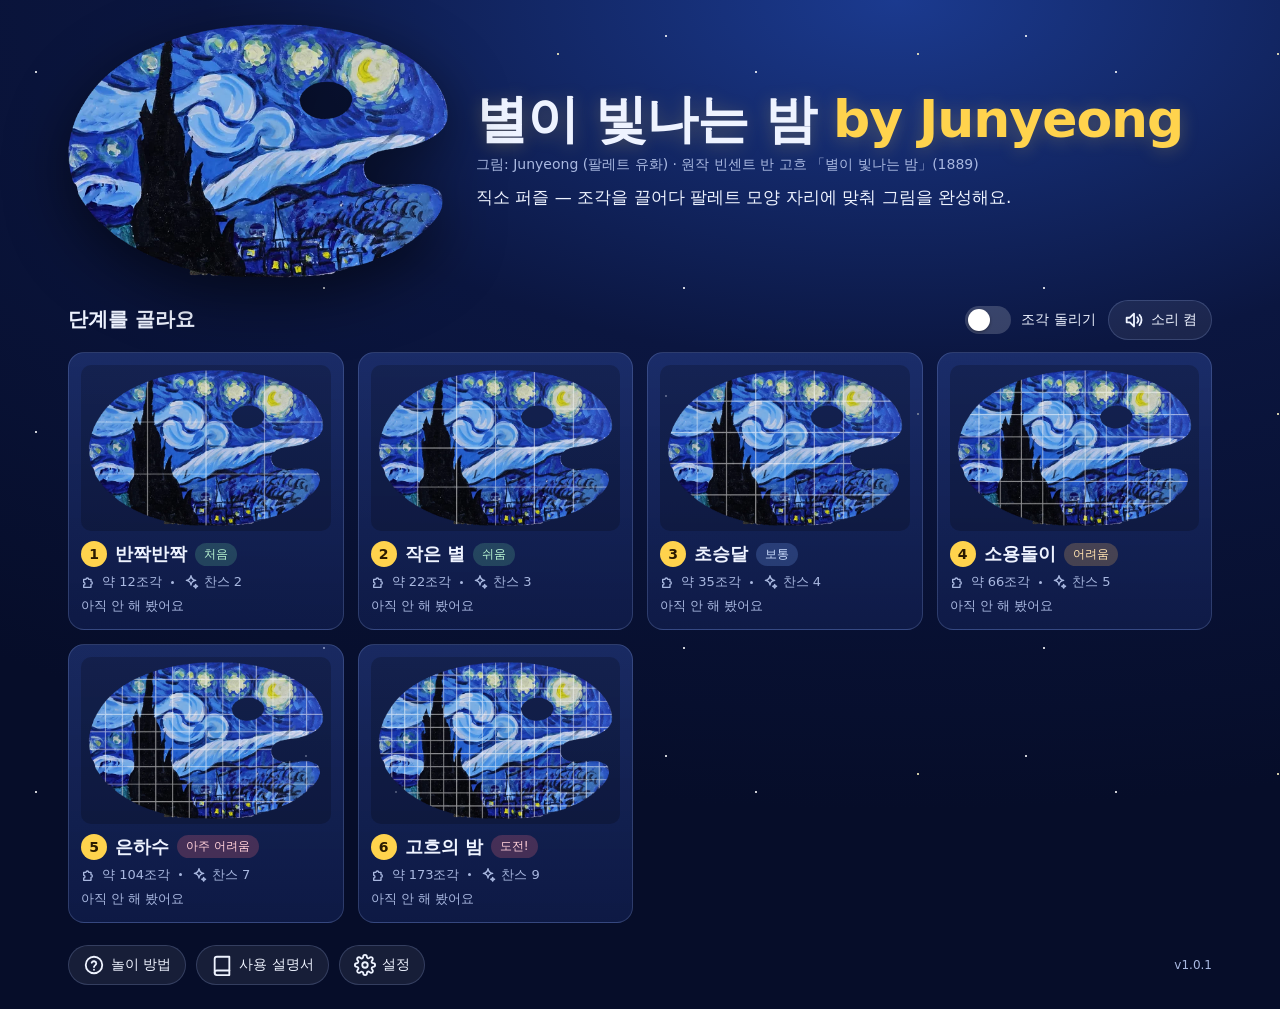
==== commit c5053dfa: "Deploy v1.0.1" ====
--- a/index.html
+++ b/index.html
@@ -3,123 +3,145 @@
 <head>
   <meta charset="utf-8">
   <meta name="viewport" content="width=device-width, initial-scale=1, viewport-fit=cover">
-  <meta name="theme-color" content="#0a1538">
-  <meta name="description" content="어린 화가가 팔레트에 그린 '별이 빛나는 밤'으로 만든 직소 퍼즐 게임 — 데스크톱·태블릿·휴대폰 어디서나">
+  <meta name="theme-color" content="#0b1640">
+  <meta name="color-scheme" content="dark">
+  <meta name="description" content="Junyeong 이 팔레트에 그린 「별이 빛나는 밤」으로 만든 직소 퍼즐 게임 — 6단계 난이도, 찬스, 완성 축하.">
   <meta name="apple-mobile-web-app-capable" content="yes">
   <meta name="mobile-web-app-capable" content="yes">
   <meta name="apple-mobile-web-app-status-bar-style" content="black-translucent">
-  <meta name="apple-mobile-web-app-title" content="별밤 by Junyeong">
+  <meta name="apple-mobile-web-app-title" content="별밤 퍼즐">
+  <meta name="format-detection" content="telephone=no">
   <title>별이 빛나는 밤 by Junyeong</title>
-  <link rel="manifest" href="manifest.webmanifest">
-  <link rel="icon" href="icons/favicon-32.png" sizes="32x32">
-  <link rel="apple-touch-icon" href="icons/apple-touch-icon.png">
+  <!-- PWA 매니페스트는 웹 주소로 열었을 때만(file:// 에서는 브라우저가 막아 오류만 남김) -->
+  <script data-pwa>if (/^https?:$/.test(location.protocol)) { var l = document.createElement('link'); l.rel = 'manifest'; l.href = 'manifest.webmanifest'; document.head.appendChild(l); }</script>
+  <link rel="icon" type="image/png" sizes="192x192" href="assets/icon-192.png">
+  <link rel="apple-touch-icon" href="assets/apple-touch-icon.png">
   <link rel="stylesheet" href="css/style.css">
 </head>
 <body>
-  <div id="sky" aria-hidden="true"></div>
+  <!-- 아이콘 묶음: 모든 OS 에서 똑같이 보이도록 이모지 대신 SVG -->
+  <svg width="0" height="0" style="position:absolute" aria-hidden="true">
+    <defs>
+      <symbol id="i-home" viewBox="0 0 24 24"><path d="M3 11.5 12 4l9 7.5"/><path d="M5.5 10v9.5h5v-5h3v5h5V10"/></symbol>
+      <symbol id="i-close" viewBox="0 0 24 24"><path d="M6 6l12 12M18 6 6 18"/></symbol>
+      <symbol id="i-image" viewBox="0 0 24 24"><rect x="3" y="4.5" width="18" height="15" rx="2.5"/><circle cx="9" cy="10" r="1.8"/><path d="m4 18 5.5-5 4 3.5 2.5-2 4 3.5"/></symbol>
+      <symbol id="i-ghost" viewBox="0 0 24 24"><rect x="3.5" y="3.5" width="12" height="12" rx="2"/><rect x="8.5" y="8.5" width="12" height="12" rx="2" stroke-dasharray="2.5 2.5"/></symbol>
+      <symbol id="i-tidy" viewBox="0 0 24 24"><rect x="3.5" y="3.5" width="7" height="7" rx="1.5"/><rect x="13.5" y="3.5" width="7" height="7" rx="1.5"/><rect x="3.5" y="13.5" width="7" height="7" rx="1.5"/><rect x="13.5" y="13.5" width="7" height="7" rx="1.5"/></symbol>
+      <symbol id="i-fit" viewBox="0 0 24 24"><path d="M4 9V4h5M20 9V4h-5M4 15v5h5M20 15v5h-5"/><circle cx="12" cy="12" r="2.5"/></symbol>
+      <symbol id="i-spark" viewBox="0 0 24 24"><path d="M12 2.5c.6 4.6 2.4 6.4 7 7-4.6.6-6.4 2.4-7 7-.6-4.6-2.4-6.4-7-7 4.6-.6 6.4-2.4 7-7Z"/><path d="M19 15.5c.25 1.9 1 2.65 2.9 2.9-1.9.25-2.65 1-2.9 2.9-.25-1.9-1-2.65-2.9-2.9 1.9-.25 2.65-1 2.9-2.9Z"/></symbol>
+      <symbol id="i-sound" viewBox="0 0 24 24"><path d="M4 9.5v5h3.5L12 19V5L7.5 9.5Z"/><path d="M15.5 9a4.5 4.5 0 0 1 0 6M18 6.5a8 8 0 0 1 0 11"/></symbol>
+      <symbol id="i-mute" viewBox="0 0 24 24"><path d="M4 9.5v5h3.5L12 19V5L7.5 9.5Z"/><path d="m16 9.5 5 5M21 9.5l-5 5"/></symbol>
+      <symbol id="i-full" viewBox="0 0 24 24"><path d="M4 9V4h5M15 4h5v5M20 15v5h-5M9 20H4v-5"/></symbol>
+      <symbol id="i-full-exit" viewBox="0 0 24 24"><path d="M9 4v5H4M20 9h-5V4M15 20v-5h5M4 15h5v5"/></symbol>
+      <symbol id="i-help" viewBox="0 0 24 24"><circle cx="12" cy="12" r="9"/><path d="M9.5 9.5a2.6 2.6 0 0 1 5 .9c0 1.8-2.5 2.2-2.5 3.8"/><path d="M12 17.2v.1"/></symbol>
+      <symbol id="i-star" viewBox="0 0 24 24"><path d="m12 3 2.7 5.6 6.1.8-4.5 4.2 1.1 6.1L12 16.8l-5.4 2.9 1.1-6.1-4.5-4.2 6.1-.8Z"/></symbol>
+      <symbol id="i-gift" viewBox="0 0 24 24"><rect x="3.5" y="8.5" width="17" height="4" rx="1"/><path d="M5 12.5v8h14v-8M12 8.5v12M12 8.5C10 4 6.5 4.5 7 7c.3 1.4 2.8 1.5 5 1.5ZM12 8.5c2-4.5 5.5-4 5-1.5-.3 1.4-2.8 1.5-5 1.5Z"/></symbol>
+      <symbol id="i-info" viewBox="0 0 24 24"><circle cx="12" cy="12" r="9"/><path d="M12 11v6M12 7.5v.1"/></symbol>
+      <symbol id="i-gear" viewBox="0 0 24 24"><circle cx="12" cy="12" r="3"/><path d="M19.4 15a1.7 1.7 0 0 0 .3 1.8l.1.1a2 2 0 1 1-2.8 2.8l-.1-.1a1.7 1.7 0 0 0-1.8-.3 1.7 1.7 0 0 0-1 1.5V21a2 2 0 1 1-4 0v-.1a1.7 1.7 0 0 0-1.1-1.5 1.7 1.7 0 0 0-1.8.3l-.1.1a2 2 0 1 1-2.8-2.8l.1-.1a1.7 1.7 0 0 0 .3-1.8 1.7 1.7 0 0 0-1.5-1H3a2 2 0 1 1 0-4h.1a1.7 1.7 0 0 0 1.5-1.1 1.7 1.7 0 0 0-.3-1.8l-.1-.1a2 2 0 1 1 2.8-2.8l.1.1a1.7 1.7 0 0 0 1.8.3H9a1.7 1.7 0 0 0 1-1.5V3a2 2 0 1 1 4 0v.1a1.7 1.7 0 0 0 1 1.5 1.7 1.7 0 0 0 1.8-.3l.1-.1a2 2 0 1 1 2.8 2.8l-.1.1a1.7 1.7 0 0 0-.3 1.8V9a1.7 1.7 0 0 0 1.5 1H21a2 2 0 1 1 0 4h-.1a1.7 1.7 0 0 0-1.5 1Z"/></symbol>
+      <symbol id="i-play" viewBox="0 0 24 24"><path d="M8 5.5v13l10.5-6.5Z"/></symbol>
+      <symbol id="i-restart" viewBox="0 0 24 24"><path d="M4 12a8 8 0 1 0 2.4-5.7"/><path d="M4 4.5v4.5h4.5"/></symbol>
+      <symbol id="i-next" viewBox="0 0 24 24"><path d="M5 12h13M13 6.5l5.5 5.5-5.5 5.5"/></symbol>
+      <symbol id="i-download" viewBox="0 0 24 24"><path d="M12 4v11M7 10.5l5 5 5-5M5 19.5h14"/></symbol>
+      <symbol id="i-rotate" viewBox="0 0 24 24"><path d="M20 12a8 8 0 1 1-2.4-5.7"/><path d="M20 4.5v4.5h-4.5"/><rect x="9" y="9" width="6" height="6" rx="1"/></symbol>
+      <symbol id="i-clock" viewBox="0 0 24 24"><circle cx="12" cy="12" r="8.5"/><path d="M12 7.5V12l3 2"/></symbol>
+      <symbol id="i-puzzle" viewBox="0 0 24 24"><path d="M4 8h3.5a2 2 0 1 1 4 0H15v3.5a2 2 0 1 1 0 4V20H4v-3.5a2 2 0 1 0 0-4Z"/></symbol>
+      <symbol id="i-book" viewBox="0 0 24 24"><path d="M4 5.5A2.5 2.5 0 0 1 6.5 3H20v15H6.5A2.5 2.5 0 0 0 4 20.5Z"/><path d="M4 20.5A2.5 2.5 0 0 0 6.5 23H20v-5"/></symbol>
+      <symbol id="i-eye" viewBox="0 0 24 24"><path d="M2.5 12S6 5.5 12 5.5 21.5 12 21.5 12 18 18.5 12 18.5 2.5 12 2.5 12Z"/><circle cx="12" cy="12" r="3"/></symbol>
+      <symbol id="i-zoom-in" viewBox="0 0 24 24"><circle cx="10.5" cy="10.5" r="6.5"/><path d="m15.5 15.5 5 5M10.5 7.5v6M7.5 10.5h6"/></symbol>
+      <symbol id="i-zoom-out" viewBox="0 0 24 24"><circle cx="10.5" cy="10.5" r="6.5"/><path d="m15.5 15.5 5 5M7.5 10.5h6"/></symbol>
+    </defs>
+  </svg>
 
-  <!-- ───────── 처음 화면 ───────── -->
+  <!-- ===================== 시작 화면 ===================== -->
   <main id="home" class="screen">
-    <header class="home-head">
-      <h1><span class="t1">별이 빛나는 밤</span> <span class="t2">by Junyeong</span></h1>
-      <p class="sub">준영이가 팔레트에 그린 그림으로 만든 퍼즐 — 조각조각 다시 맞춰 볼까요?</p>
-    </header>
+    <div class="sky" aria-hidden="true"></div>
+    <div class="home-inner">
+      <header class="hero">
+        <div class="hero-art"><img id="heroImg" src="assets/painting-thumb.webp" alt="팔레트 모양 나무판에 유화로 그린 별이 빛나는 밤" width="600" height="401"></div>
+        <div class="hero-text">
+          <h1 id="titleText">별이 빛나는 밤 <span class="h1-sub">by Junyeong</span></h1>
+          <p class="credit" id="credit"></p>
+          <p class="lead">직소 퍼즐 — 조각을 끌어다 팔레트 모양 자리에 맞춰 그림을 완성해요.</p>
+        </div>
+      </header>
 
-    <section class="hero" aria-label="그림">
-      <div class="hero-art-wrap">
-        <img id="hero-art" class="hero-art" alt="팔레트 모양 나무판에 유화로 그린 '별이 빛나는 밤'">
-      </div>
-      <label class="artist">
-        <span>🎨 그린 사람</span>
-        <input id="artist" type="text" maxlength="14" placeholder="이름 (선택)" autocomplete="off" spellcheck="false">
-      </label>
-    </section>
+      <section class="levels-wrap" aria-labelledby="lvTitle">
+        <div class="section-head">
+          <h2 id="lvTitle">단계를 골라요</h2>
+          <div class="home-opts">
+            <label class="switch" title="켜면 조각이 돌아간 채로 섞여요. 조각을 톡 치면 90°씩 돌아가요.">
+              <input type="checkbox" id="optRotate"><span class="track" aria-hidden="true"></span><span class="sw-label">조각 돌리기</span>
+            </label>
+            <button type="button" class="chip" id="homeSound" aria-pressed="true" title="소리 켜기/끄기"></button>
+          </div>
+        </div>
+        <div id="levels" class="levels"></div>
+      </section>
 
-    <section id="resume-box" class="resume" hidden>
-      <button id="btn-resume" class="btn btn-resume" type="button">
-        <span class="big">▶ 이어 하기</span>
-        <span id="resume-info" class="small"></span>
-      </button>
-    </section>
-
-    <section class="panel levels-panel">
-      <h2>난이도 고르기</h2>
-      <div id="levels" class="levels" role="radiogroup" aria-label="난이도"></div>
-
-      <div class="options">
-        <label class="switch"><input id="opt-rotate" type="checkbox"><span class="knob" aria-hidden="true"></span>
-          <span class="lbl"><b>🔄 회전 모드</b><small>조각이 돌아가 있어요 — 톡 눌러 돌리기</small></span></label>
-        <label class="switch"><input id="opt-ghost" type="checkbox" checked><span class="knob" aria-hidden="true"></span>
-          <span class="lbl"><b>🖼 밑그림</b><small>판 위에 흐린 그림으로 길잡이</small></span></label>
-        <label class="switch"><input id="opt-sound" type="checkbox" checked><span class="knob" aria-hidden="true"></span>
-          <span class="lbl"><b>🔊 소리</b><small>맞출 때 딸깍·반짝 효과음</small></span></label>
-      </div>
-
-      <button id="btn-start" class="btn btn-start" type="button">퍼즐 시작!</button>
-    </section>
-
-    <section class="panel badges-panel">
-      <h2>내 스티커 <small id="badge-count"></small></h2>
-      <div id="badges" class="badges"></div>
-    </section>
-
-    <footer class="home-foot">
-      <div class="docs">
-        <span class="docs-title">📚 문서</span>
-        <a href="docs/user-guide.html" target="_blank" rel="noopener">사용자 가이드</a><a class="dl" href="docs/user-guide.html" download title="사용자 가이드 내려받기" aria-label="사용자 가이드 내려받기">⬇</a>
-        <a href="docs/dev-guide.html" target="_blank" rel="noopener">개발 문서</a><a class="dl" href="docs/dev-guide.html" download title="개발 문서 내려받기" aria-label="개발 문서 내려받기">⬇</a>
-        <a href="docs/game-concepts.html" target="_blank" rel="noopener">다른 게임 기획안</a><a class="dl" href="docs/game-concepts.html" download title="게임 기획안 내려받기" aria-label="게임 기획안 내려받기">⬇</a>
-      </div>
-      <button id="btn-help-home" class="link-btn" type="button">❓ 도움말</button>
-    </footer>
+      <footer class="home-foot">
+        <button type="button" class="chip" id="homeHelp"><svg class="ico" aria-hidden="true"><use href="#i-help"/></svg><span>놀이 방법</span></button>
+        <a class="chip" id="guideLink" href="docs/user-guide.html" target="_blank" rel="noopener"><svg class="ico" aria-hidden="true"><use href="#i-book"/></svg><span>사용 설명서</span></a>
+        <button type="button" class="chip" id="homeSettings"><svg class="ico" aria-hidden="true"><use href="#i-gear"/></svg><span>설정</span></button>
+        <span class="ver" id="ver"></span>
+      </footer>
+    </div>
   </main>
 
-  <!-- ───────── 게임 화면 ───────── -->
-  <section id="play" class="screen" hidden>
+  <!-- ===================== 게임 화면 ===================== -->
+  <main id="play" class="screen" hidden>
     <header class="toolbar" role="toolbar" aria-label="게임 도구">
-      <button class="tb" id="tb-home" type="button" title="처음 화면 (자동 저장됨)" aria-label="처음 화면"><i>🏠</i><span>처음</span></button>
-      <div class="status" aria-live="polite">
-        <span id="st-level" class="st-level"></span>
-        <span id="st-count" class="st-count">0/0</span>
-        <span id="st-time" class="st-time">0:00</span>
+      <div class="tb-scroll">
+        <button type="button" class="tb" id="btnHome" title="처음 화면 (진행은 자동 저장)"><svg class="ico" aria-hidden="true"><use href="#i-home"/></svg><span class="lbl">처음</span></button>
+        <div class="tb-info" id="levelInfo" aria-live="off">
+          <span class="lv-name" id="lvName"></span>
+          <span class="time" title="걸린 시간"><svg class="ico sm" aria-hidden="true"><use href="#i-clock"/></svg><span id="timeText">0:00</span></span>
+          <span class="prog" title="맞춘 조각 / 전체 조각"><span id="progText">0/0</span><span class="prog-bar"><span id="progBar"></span></span></span>
+        </div>
+        <span class="tb-gap"></span>
+        <button type="button" class="tb" id="btnPreview" aria-pressed="false" title="완성 그림 미리보기 (P)"><svg class="ico" aria-hidden="true"><use href="#i-image"/></svg><span class="lbl">미리보기</span></button>
+        <button type="button" class="tb" id="btnGhost" aria-pressed="false" title="판에 흐린 밑그림 보이기: 끔 → 연하게 → 진하게 (G)"><svg class="ico" aria-hidden="true"><use href="#i-ghost"/></svg><span class="lbl" id="ghostLbl">밑그림</span><span class="dots" id="ghostDots" aria-hidden="true"><i></i><i></i></span></button>
+        <button type="button" class="tb" id="btnTidy" title="흩어진 조각 정리: 테두리 조각 먼저, 비슷한 색끼리 (T)"><svg class="ico" aria-hidden="true"><use href="#i-tidy"/></svg><span class="lbl">정리</span></button>
+        <button type="button" class="tb" id="btnRotate" hidden title="고른 조각 돌리기 (R) — 조각을 톡 쳐도 돌아가요"><svg class="ico" aria-hidden="true"><use href="#i-rotate"/></svg><span class="lbl">돌리기</span></button>
+        <button type="button" class="tb" id="btnFit" title="판 전체 보기 (F) · 확대는 두 손가락/휠"><svg class="ico" aria-hidden="true"><use href="#i-fit"/></svg><span class="lbl">전체</span></button>
+        <button type="button" class="tb chance" id="btnChance" title="찬스: 고른 조각(없으면 알맞은 조각)을 제자리로 보내요 (C)"><svg class="ico" aria-hidden="true"><use href="#i-spark"/></svg><span class="lbl">찬스</span><span class="badge" id="chanceBadge">0</span></button>
+        <button type="button" class="tb" id="btnSound" aria-pressed="true" title="소리 켜기/끄기 (M)"><svg class="ico" aria-hidden="true"><use href="#i-sound"/></svg></button>
+        <button type="button" class="tb" id="btnFull" hidden title="전체 화면"><svg class="ico" aria-hidden="true"><use href="#i-full"/></svg></button>
+        <button type="button" class="tb" id="btnHelp" title="놀이 방법 (?)"><svg class="ico" aria-hidden="true"><use href="#i-help"/></svg></button>
       </div>
-      <div class="tb-spacer"></div>
-      <button class="tb" id="tb-preview" type="button" title="원본 그림 보기 (P)" aria-label="원본 그림 보기" aria-pressed="false"><i>👁</i><span>원본</span></button>
-      <button class="tb" id="tb-ghost" type="button" title="밑그림 켜기/끄기 (G)" aria-label="밑그림" aria-pressed="true"><i>🖼</i><span>밑그림</span></button>
-      <button class="tb" id="tb-tidy" type="button" title="조각 정리 — 테두리 조각 먼저 (T)" aria-label="조각 정리"><i>🧹</i><span>정리</span></button>
-      <button class="tb" id="tb-fit" type="button" title="한눈에 보기 (F) · 확대/축소: 두 손가락·휠" aria-label="한눈에 보기"><i>🔍</i><span>맞춤</span></button>
-      <button class="tb" id="tb-rotate" type="button" title="고른 조각 돌리기 (R · 오른쪽 클릭)" aria-label="조각 돌리기" hidden><i>🔄</i><span>돌리기</span></button>
-      <button class="tb tb-chance" id="tb-chance" type="button" title="찬스! 조각 하나를 제자리로 (H)" aria-label="찬스"><i>🪄</i><span>찬스</span><b id="chance-n" class="badge-n">0</b></button>
-      <button class="tb wide-only" id="tb-sound" type="button" title="소리 켜기/끄기 (M)" aria-label="소리" aria-pressed="true"><i>🔊</i><span>소리</span></button>
-      <button class="tb wide-only" id="tb-help" type="button" title="도움말 (?)" aria-label="도움말"><i>❓</i><span>도움말</span></button>
-      <button class="tb wide-only" id="tb-full" type="button" title="전체 화면" aria-label="전체 화면"><i>⛶</i><span>전체</span></button>
-      <button class="tb narrow-only" id="tb-more" type="button" title="더 보기: 소리·도움말·전체 화면" aria-label="더 보기" aria-haspopup="menu" aria-expanded="false"><i>⋯</i></button>
-      <div class="progress" aria-hidden="true"><div id="progress-bar"></div></div>
     </header>
     <div class="stage" id="stage">
-      <canvas id="board" aria-label="퍼즐 판"></canvas>
-      <canvas id="fx" aria-hidden="true"></canvas>
+      <canvas id="board" aria-label="퍼즐 판. 조각을 끌어서 팔레트 모양 자리에 맞추세요."></canvas>
+      <div id="toasts" class="toasts" aria-live="polite"></div>
+      <div class="zoom-ctl" aria-label="확대·축소">
+        <button type="button" class="zc" id="zoomIn" title="확대 (+)" aria-label="확대"><svg class="ico" aria-hidden="true"><use href="#i-zoom-in"/></svg></button>
+        <button type="button" class="zc" id="zoomOut" title="축소 (-)" aria-label="축소"><svg class="ico" aria-hidden="true"><use href="#i-zoom-out"/></svg></button>
+        <button type="button" class="zc only-narrow" id="zoomFit" title="판 전체 보기" aria-label="판 전체 보기"><svg class="ico" aria-hidden="true"><use href="#i-fit"/></svg></button>
+      </div>
+      <!-- 좁은 화면(휴대폰 세로)에서만: 엄지가 닿는 큰 찬스 버튼 -->
+      <button type="button" class="fab-chance only-narrow" id="fabChance" title="찬스: 고른 조각(없으면 알맞은 조각)을 제자리로" aria-label="찬스"><svg class="ico" aria-hidden="true"><use href="#i-spark"/></svg><span class="badge" id="fabBadge">0</span></button>
+      <div id="loading" class="loading" hidden>
+        <div class="load-card">
+          <div class="spinner" aria-hidden="true"></div>
+          <p>그림을 조각조각 자르는 중…</p>
+          <div class="load-bar"><span id="loadBar"></span></div>
+        </div>
+      </div>
     </div>
-  </section>
+  </main>
 
-  <div id="more-menu" class="menu" role="menu" hidden>
-    <button type="button" role="menuitem" data-act="sound"><i id="mm-sound-i">🔊</i><span id="mm-sound-t">소리 끄기</span></button>
-    <button type="button" role="menuitem" data-act="help"><i>❓</i><span>도움말</span></button>
-    <button type="button" role="menuitem" data-act="full" id="mm-full"><i>⛶</i><span>전체 화면</span></button>
-  </div>
   <div id="windows"></div>
-  <div id="modal-root"></div>
-  <div id="toast" role="status" aria-live="polite"></div>
-  <div id="loading" hidden><div class="spinner" aria-hidden="true"></div><p>조각을 자르는 중…</p></div>
-  <noscript><p class="noscript">이 게임은 자바스크립트가 필요해요.</p></noscript>
 
-  <script src="assets/painting-data.js"></script>
+  <noscript><p class="noscript">이 게임은 자바스크립트가 필요해요. 브라우저 설정에서 자바스크립트를 켜 주세요.</p></noscript>
+
+  <script src="js/board-data.js"></script>
   <script src="js/util.js"></script>
+  <script src="js/config.js"></script>
+  <script src="js/sound.js"></script>
+  <script src="js/jigsaw.js"></script>
   <script src="js/pieces.js"></script>
-  <script src="js/audio.js"></script>
   <script src="js/fx.js"></script>
-  <script src="js/engine.js"></script>
-  <script src="js/ui.js"></script>
-  <script src="js/main.js"></script>
+  <script src="js/game.js"></script>
+  <script src="js/windows.js"></script>
+  <script src="js/app.js"></script>
 </body>
 </html>
--- a/css/style.css
+++ b/css/style.css
@@ -1,16 +1,19 @@
-/* 별이 빛나는 밤 퍼즐 — 스타일
- * 색: 밤하늘 남색 · 소용돌이 파랑 · 별빛 노랑. 부드러운 스크롤(scroll-behavior: smooth)은 쓰지 않는다. */
+/* ============================================================
+   별이 빛나는 밤 퍼즐 — 스타일
+   밤하늘 테마 · 큰 터치 영역 · 한 줄 도구줄 · 안전 영역(노치) 대응
+   ============================================================ */
 :root {
-  --night: #0a1538;
-  --deep: #050b24;
-  --ink: #e9f0ff;
-  --muted: #9fb3e6;
-  --blue: #3a6df0;
-  --sky: #7ec8ff;
-  --gold: #ffd84a;
-  --cream: #fff3b0;
-  --panel: rgba(14, 28, 74, 0.72);
-  --panel-line: rgba(150, 185, 255, 0.22);
+  --bg-deep: #060d29;
+  --bg: #0b1640;
+  --panel: rgba(17, 30, 78, 0.92);
+  --panel-2: rgba(28, 46, 110, 0.75);
+  --line: rgba(170, 196, 255, 0.2);
+  --text: #eef3ff;
+  --muted: #a9b8e0;
+  --gold: #ffd34d;
+  --gold-2: #ffb703;
+  --blue: #5b95ff;
+  --danger: #ff5d6c;
   --close: #e5484d;
   --radius: 16px;
   --tb-h: 52px;
@@ -18,274 +21,310 @@
   --safe-b: env(safe-area-inset-bottom, 0px);
   --safe-l: env(safe-area-inset-left, 0px);
   --safe-r: env(safe-area-inset-right, 0px);
-  --font: system-ui, -apple-system, "Apple SD Gothic Neo", "Noto Sans KR", "Malgun Gothic", "Segoe UI", Roboto, sans-serif;
-}
+  --font: system-ui, -apple-system, "Apple SD Gothic Neo", "Malgun Gothic", "Noto Sans KR", "Segoe UI", Roboto, sans-serif;
+}
+
 * { box-sizing: border-box; }
-html, body { margin: 0; min-height: 100%; background: var(--deep); color: var(--ink); font-family: var(--font); -webkit-text-size-adjust: 100%; }
-body { overscroll-behavior: none; }
-button, input { font: inherit; color: inherit; }
-button { cursor: pointer; -webkit-tap-highlight-color: transparent; touch-action: manipulation; }
 [hidden] { display: none !important; }
-a { color: var(--sky); }
-
-/* ───── 밤하늘 배경 ───── */
-#sky {
-  position: fixed; inset: 0; z-index: 0; pointer-events: none;
-  background:
-    radial-gradient(1200px 600px at 75% -10%, rgba(58, 109, 240, 0.45), transparent 60%),
-    radial-gradient(900px 500px at 10% 110%, rgba(20, 60, 160, 0.55), transparent 60%),
-    radial-gradient(600px 300px at 30% 30%, rgba(126, 200, 255, 0.10), transparent 70%),
-    linear-gradient(180deg, #0b1a4a 0%, #08123a 45%, #050b24 100%);
-}
-#sky i {
-  position: absolute; width: 3px; height: 3px; border-radius: 50%; background: #fff6c8;
-  box-shadow: 0 0 6px 2px rgba(255, 236, 150, 0.55);
-  animation: twinkle 3.2s ease-in-out infinite;
-}
-@keyframes twinkle { 0%, 100% { opacity: 0.25; transform: scale(0.7); } 50% { opacity: 1; transform: scale(1.15); } }
-
-.screen { position: relative; z-index: 1; }
-
-/* ───── 처음 화면 ───── */
-#home {
-  max-width: 1120px; margin: 0 auto;
-  padding: calc(18px + var(--safe-t)) calc(16px + var(--safe-r)) calc(28px + var(--safe-b)) calc(16px + var(--safe-l));
-  display: grid; gap: 16px;
-  grid-template-columns: 1fr;
-  grid-template-areas: "head" "hero" "resume" "levels" "badges" "foot";
-}
-@media (min-width: 980px) {
-  #home { grid-template-columns: 1.05fr 1fr; column-gap: 28px;
-    grid-template-areas: "head head" "hero levels" "resume levels" "badges levels" "foot foot"; align-items: start; }
-}
-.home-head { grid-area: head; text-align: center; padding-top: 6px; }
-.home-head h1 { margin: 0; line-height: 1.05; font-weight: 900; letter-spacing: -0.02em; }
-.home-head .t1 {
-  display: inline-block; font-size: clamp(30px, 6.2vw, 54px);
-  background: linear-gradient(100deg, #fff3b0 0%, #ffd84a 35%, #a8d4ff 70%, #7ec8ff 100%);
-  -webkit-background-clip: text; background-clip: text; color: transparent;
-  filter: drop-shadow(0 2px 10px rgba(255, 216, 74, 0.25));
-}
-.home-head .t2 { display: inline-block; margin-left: 6px; font-size: clamp(20px, 3.6vw, 30px); color: var(--cream); font-weight: 700; font-style: italic; letter-spacing: 0.01em; font-family: Georgia, "Times New Roman", serif; vertical-align: 0.3em; text-shadow: 0 2px 12px rgba(255, 216, 74, 0.35); white-space: nowrap; }
-.home-head .sub { margin: 8px 0 0; color: var(--muted); font-size: 15px; }
-
-.hero { grid-area: hero; display: grid; justify-items: center; gap: 12px; }
-.hero-art-wrap { width: min(100%, 560px); aspect-ratio: 2000 / 1336; position: relative; }
-.hero-art {
-  width: 100%; height: 100%; object-fit: contain; display: block;
-  filter: drop-shadow(0 18px 30px rgba(0, 0, 0, 0.55)) drop-shadow(0 0 22px rgba(126, 200, 255, 0.25));
-  animation: floaty 6s ease-in-out infinite;
-}
-@keyframes floaty { 0%, 100% { transform: translateY(0) rotate(-0.6deg); } 50% { transform: translateY(-8px) rotate(0.6deg); } }
-.artist { display: flex; align-items: center; gap: 8px; font-size: 14px; color: var(--muted); }
-.artist input {
-  width: 11em; padding: 8px 12px; border-radius: 999px; border: 1px solid var(--panel-line);
-  background: rgba(5, 11, 36, 0.6); color: var(--ink); outline: none; user-select: text; -webkit-user-select: text;
-}
-.artist input:focus { border-color: var(--gold); box-shadow: 0 0 0 3px rgba(255, 216, 74, 0.2); }
-
-.resume { grid-area: resume; display: flex; justify-content: center; }
-.panel { background: var(--panel); border: 1px solid var(--panel-line); border-radius: var(--radius); padding: 16px; backdrop-filter: blur(6px); -webkit-backdrop-filter: blur(6px); }
-.levels-panel { grid-area: levels; }
-.panel h2 { margin: 0 0 12px; font-size: 18px; font-weight: 800; display: flex; align-items: baseline; gap: 8px; }
-.panel h2 small { font-size: 13px; color: var(--muted); font-weight: 600; }
-.badges-panel { grid-area: badges; }
-.home-foot { grid-area: foot; display: flex; flex-wrap: wrap; gap: 10px 18px; justify-content: space-between; align-items: center; color: var(--muted); font-size: 14px; padding: 4px 4px 0; }
-.docs { display: flex; flex-wrap: wrap; align-items: center; gap: 4px 6px; }
-.docs-title { margin-right: 4px; }
-.docs a { text-decoration: none; padding: 6px 4px; }
-.docs a.dl { padding: 4px 8px; border-radius: 8px; background: rgba(126, 200, 255, 0.12); margin-right: 8px; font-size: 13px; }
-.docs a:hover { text-decoration: underline; }
-.link-btn { background: none; border: 0; color: var(--sky); padding: 6px 4px; }
-
-/* 난이도 카드 */
-.levels { display: grid; grid-template-columns: repeat(3, minmax(0, 1fr)); gap: 10px; }
-@media (max-width: 420px) { .levels { grid-template-columns: repeat(2, minmax(0, 1fr)); } }
-.lv {
-  position: relative; text-align: left; padding: 12px 12px 10px; border-radius: 14px;
-  border: 2px solid transparent; background: linear-gradient(160deg, rgba(58, 109, 240, 0.28), rgba(10, 21, 56, 0.6));
-  display: grid; gap: 2px; min-height: 104px; transition: transform 0.12s, border-color 0.12s;
-}
-.lv:hover { transform: translateY(-2px); }
-.lv[aria-checked="true"] { border-color: var(--gold); box-shadow: 0 0 0 3px rgba(255, 216, 74, 0.18), 0 10px 24px rgba(0, 0, 0, 0.35); }
-.lv .em { font-size: 26px; line-height: 1; }
-.lv .nm { font-weight: 800; font-size: 16px; }
-.lv .ct { font-size: 13px; color: var(--muted); }
-.lv .rec { font-size: 12px; color: var(--cream); min-height: 1.3em; }
-.lv .rec .stars { color: var(--gold); letter-spacing: 1px; }
-.lv .rec .stars .off { color: rgba(255, 255, 255, 0.22); }
+html, body { margin: 0; height: 100%; }
+body {
+  font-family: var(--font);
+  color: var(--text);
+  background: var(--bg-deep);
+  -webkit-font-smoothing: antialiased;
+  -webkit-tap-highlight-color: transparent;
+  -webkit-text-size-adjust: 100%;
+  text-size-adjust: 100%;
+  word-break: keep-all;
+  overflow-wrap: anywhere;
+}
+/* iOS 사파리는 background-attachment: fixed 를 무시하므로 고정 위치 가상 요소에 배경을 깐다 */
+body::before {
+  content: ""; position: fixed; inset: 0; z-index: -1; pointer-events: none;
+  background: radial-gradient(120% 90% at 70% 0%, #1b3a8f 0%, var(--bg) 45%, var(--bg-deep) 100%);
+}
+body.playing { overflow: hidden; overscroll-behavior: none; position: fixed; inset: 0; }
+button { font: inherit; color: inherit; }
+a { color: #9cc2ff; }
+
+.ico { width: 22px; height: 22px; flex: none; fill: none; stroke: currentColor; stroke-width: 2; stroke-linecap: round; stroke-linejoin: round; }
+.ico.sm { width: 16px; height: 16px; }
+
+:focus-visible { outline: 3px solid var(--gold); outline-offset: 2px; }
+
+/* ---------------- 공통 버튼 ---------------- */
+.btn {
+  display: inline-flex; align-items: center; justify-content: center; gap: 8px;
+  min-height: 44px; padding: 0 18px; border-radius: 14px; border: 1px solid var(--line);
+  background: rgba(255, 255, 255, 0.08); cursor: pointer; font-weight: 600; font-size: 15px;
+  text-decoration: none; color: var(--text); touch-action: manipulation; user-select: none; -webkit-user-select: none;
+}
+.btn:hover { background: rgba(255, 255, 255, 0.15); }
+.btn:active { transform: translateY(1px); }
+.btn.primary { background: linear-gradient(180deg, #ffe07a, var(--gold-2)); color: #2a1a00; border-color: transparent; }
+.btn.primary:hover { filter: brightness(1.06); }
+.btn.danger { background: rgba(255, 93, 108, 0.16); border-color: rgba(255, 93, 108, 0.5); color: #ffd6da; }
+.btn.danger:hover { background: rgba(255, 93, 108, 0.28); }
+
+.chip {
+  display: inline-flex; align-items: center; gap: 6px; min-height: 40px; padding: 0 14px;
+  border-radius: 999px; border: 1px solid var(--line); background: rgba(255, 255, 255, 0.07);
+  cursor: pointer; font-size: 14px; color: var(--text); text-decoration: none; touch-action: manipulation;
+}
+.chip:hover { background: rgba(255, 255, 255, 0.14); }
 
 /* 스위치 */
-.options { display: grid; gap: 8px; margin: 14px 0; }
-.switch { display: flex; align-items: center; gap: 12px; padding: 8px 10px; border-radius: 12px; background: rgba(5, 11, 36, 0.35); cursor: pointer; }
+.switch { display: inline-flex; align-items: center; gap: 10px; cursor: pointer; min-height: 40px; user-select: none; -webkit-user-select: none; }
 .switch input { position: absolute; opacity: 0; width: 1px; height: 1px; }
-.switch .knob { flex: 0 0 auto; width: 46px; height: 28px; border-radius: 999px; background: rgba(255, 255, 255, 0.18); position: relative; transition: background 0.15s; }
-.switch .knob::after { content: ""; position: absolute; top: 3px; left: 3px; width: 22px; height: 22px; border-radius: 50%; background: #fff; transition: transform 0.15s; box-shadow: 0 2px 4px rgba(0, 0, 0, 0.3); }
-.switch input:checked + .knob { background: var(--blue); }
-.switch input:checked + .knob::after { transform: translateX(18px); }
-.switch input:focus-visible + .knob { outline: 3px solid var(--gold); outline-offset: 2px; }
-.switch .lbl { display: grid; }
-.switch .lbl small { color: var(--muted); font-size: 12.5px; }
-
-/* 버튼 */
-.btn { border: 0; border-radius: 999px; padding: 14px 22px; font-weight: 800; }
-.btn-start {
-  width: 100%; font-size: 20px; color: #1b1300;
-  background: linear-gradient(180deg, #ffe680, #ffc935); box-shadow: 0 6px 0 #b8860b, 0 14px 26px rgba(255, 201, 53, 0.3);
-}
-.btn-start:active { transform: translateY(4px); box-shadow: 0 2px 0 #b8860b; }
-/* 좁은 화면: 난이도를 고르는 동안 시작 단추가 늘 화면 아래에 보이게 */
-@media (max-width: 979px) {
-  .btn-start { position: sticky; bottom: calc(12px + var(--safe-b)); z-index: 3; }
-}
-.btn-resume { display: grid; gap: 2px; justify-items: center; color: var(--ink); background: linear-gradient(180deg, #4f80ff, #2c56d6); box-shadow: 0 5px 0 #1a3a9e; min-width: min(100%, 360px); }
-.btn-resume .big { font-size: 18px; }
-.btn-resume .small { font-size: 13px; font-weight: 600; opacity: 0.9; }
-.btn-resume:active { transform: translateY(3px); box-shadow: 0 2px 0 #1a3a9e; }
-.btn-ghost { background: rgba(255, 255, 255, 0.1); color: var(--ink); }
-.btn-gold { background: linear-gradient(180deg, #ffe680, #ffc935); color: #1b1300; }
-.btn-blue { background: linear-gradient(180deg, #4f80ff, #2c56d6); color: #fff; }
-
-/* 스티커 */
-.badges { display: grid; grid-template-columns: repeat(auto-fill, minmax(92px, 1fr)); gap: 8px; }
-.bd { display: grid; justify-items: center; gap: 4px; padding: 10px 6px; border-radius: 12px; background: rgba(5, 11, 36, 0.35); text-align: center; }
-.bd .ic { font-size: 28px; line-height: 1; }
-.bd .nm { font-size: 12.5px; font-weight: 700; }
-.bd .ds { font-size: 11px; color: var(--muted); }
-.bd.locked .ic { filter: grayscale(1) brightness(0.6); opacity: 0.5; }
-.bd.locked .nm { color: var(--muted); }
-
-/* ───── 게임 화면 ───── */
-#play { position: fixed; inset: 0; display: flex; flex-direction: column; }
+.switch .track { width: 46px; height: 28px; border-radius: 999px; background: rgba(255, 255, 255, 0.18); position: relative; flex: none; transition: background 0.15s; }
+.switch .track::after { content: ""; position: absolute; top: 3px; left: 3px; width: 22px; height: 22px; border-radius: 50%; background: #fff; transition: transform 0.15s; box-shadow: 0 1px 3px rgba(0, 0, 0, 0.4); }
+.switch input:checked + .track { background: var(--gold-2); }
+.switch input:checked + .track::after { transform: translateX(18px); }
+.switch input:focus-visible + .track { outline: 3px solid var(--gold); outline-offset: 2px; }
+.sw-label { font-size: 14px; }
+
+/* ================= 시작 화면 ================= */
+#home { min-height: 100%; position: relative; }
+.sky {
+  position: fixed; inset: 0; pointer-events: none; z-index: 0; opacity: 0.8;
+  background-image:
+    radial-gradient(1.5px 1.5px at 10% 20%, #fff 50%, transparent 51%),
+    radial-gradient(1px 1px at 30% 70%, #fff 50%, transparent 51%),
+    radial-gradient(2px 2px at 55% 15%, #fff7c2 50%, transparent 51%),
+    radial-gradient(1px 1px at 75% 40%, #fff 50%, transparent 51%),
+    radial-gradient(1.5px 1.5px at 90% 80%, #fff 50%, transparent 51%),
+    radial-gradient(1px 1px at 20% 90%, #cfe0ff 50%, transparent 51%),
+    radial-gradient(2px 2px at 85% 10%, #fff 50%, transparent 51%),
+    radial-gradient(1px 1px at 45% 50%, #fff 50%, transparent 51%);
+  background-size: 360px 360px;
+  animation: twinkle 5s ease-in-out infinite alternate;
+}
+@keyframes twinkle { from { opacity: 0.45; } to { opacity: 0.95; } }
+.home-inner {
+  position: relative; z-index: 1; max-width: 1180px; margin: 0 auto;
+  padding: calc(18px + var(--safe-t)) calc(18px + var(--safe-r)) calc(24px + var(--safe-b)) calc(18px + var(--safe-l));
+}
+.hero { display: flex; align-items: center; gap: 28px; flex-wrap: wrap; margin: 6px 0 22px; }
+.hero-art { flex: 0 1 380px; min-width: 220px; }
+.hero-art img { width: 100%; height: auto; display: block; filter: drop-shadow(0 18px 30px rgba(0, 0, 0, 0.55)); animation: float 6s ease-in-out infinite; }
+@keyframes float { 0%, 100% { transform: translateY(0) rotate(-1deg); } 50% { transform: translateY(-8px) rotate(1deg); } }
+.hero-text { flex: 1 1 300px; }
+h1 { font-size: clamp(30px, 5.4vw, 52px); margin: 0 0 6px; letter-spacing: -0.02em; line-height: 1.15; text-shadow: 0 2px 18px rgba(255, 211, 77, 0.25); }
+.h1-sub { color: var(--gold); }
+.credit { color: var(--muted); margin: 0 0 10px; font-size: 14px; }
+.lead { font-size: 17px; margin: 0; line-height: 1.6; }
+
+.section-head { display: flex; align-items: center; justify-content: space-between; gap: 12px; flex-wrap: wrap; margin-bottom: 12px; }
+h2 { font-size: 20px; margin: 0; }
+.home-opts { display: flex; align-items: center; gap: 12px; flex-wrap: wrap; }
+
+.levels { display: grid; grid-template-columns: repeat(auto-fill, minmax(230px, 1fr)); gap: 14px; }
+.lv-wrap { position: relative; }
+.lv-card {
+  width: 100%; text-align: left; display: flex; flex-direction: column; gap: 6px; padding: 12px 12px 14px;
+  border-radius: var(--radius); border: 1px solid var(--line); background: linear-gradient(180deg, rgba(40, 64, 140, 0.55), rgba(17, 30, 78, 0.75));
+  cursor: pointer; transition: transform 0.12s, box-shadow 0.12s, border-color 0.12s; touch-action: manipulation;
+}
+.lv-card:hover { transform: translateY(-3px); border-color: rgba(255, 211, 77, 0.6); box-shadow: 0 10px 26px rgba(0, 0, 0, 0.35); }
+.lv-card.has-save { border-color: rgba(255, 211, 77, 0.55); }
+.lv-thumb { width: 100%; height: auto; aspect-ratio: 3 / 2; display: block; border-radius: 10px; background: rgba(0, 0, 0, 0.2); }
+.lv-top { display: flex; align-items: center; gap: 8px; margin-top: 4px; }
+.lv-num { width: 26px; height: 26px; border-radius: 50%; background: var(--gold); color: #2a1a00; font-weight: 800; display: grid; place-items: center; font-size: 14px; flex: none; }
+.lv-name { font-weight: 700; font-size: 18px; }
+.lv-tag { margin-left: auto; font-size: 12px; padding: 3px 9px; border-radius: 999px; background: rgba(255, 255, 255, 0.12); color: #dbe6ff; white-space: nowrap; }
+.lv-tag.t1, .lv-tag.t2 { background: rgba(110, 220, 160, 0.2); color: #b9f5d3; }
+.lv-tag.t3 { background: rgba(120, 170, 255, 0.22); color: #cfe0ff; }
+.lv-tag.t4 { background: rgba(255, 190, 90, 0.22); color: #ffe2b0; }
+.lv-tag.t5, .lv-tag.t6 { background: rgba(255, 110, 130, 0.22); color: #ffd0d8; }
+.lv-meta { display: flex; align-items: center; gap: 5px; color: var(--muted); font-size: 13px; }
+.lv-meta .dot { width: 3px; height: 3px; border-radius: 50%; background: var(--muted); margin: 0 4px; }
+.lv-status { font-size: 13px; color: var(--muted); display: flex; align-items: center; gap: 4px; }
+.lv-status.going { color: var(--gold); font-weight: 600; }
+.lv-status.done { color: #e9f0ff; }
+.stars { color: var(--gold); letter-spacing: 1px; }
+.lv-new {
+  position: absolute; right: 10px; bottom: 10px; display: inline-flex; align-items: center; gap: 4px;
+  min-height: 34px; padding: 0 10px; border-radius: 10px; border: 1px solid var(--line); background: rgba(6, 13, 41, 0.75);
+  font-size: 13px; cursor: pointer; color: var(--text);
+}
+.lv-new:hover { background: rgba(255, 93, 108, 0.25); }
+
+@media (max-width: 560px) {
+  .hero { gap: 10px; margin-bottom: 16px; }
+  .hero-art { flex: 0 0 100%; max-width: 330px; margin: 0 auto; }
+  .hero-text { text-align: center; }
+  .lead { font-size: 15px; }
+  .levels { grid-template-columns: repeat(2, minmax(0, 1fr)); gap: 10px; }
+  .lv-card { padding: 8px 8px 10px; gap: 4px; }
+  .lv-top { flex-wrap: wrap; gap: 4px 6px; }
+  .lv-name { font-size: 15.5px; }
+  .lv-num { width: 22px; height: 22px; font-size: 12px; }
+  .lv-tag { margin-left: 0; font-size: 11px; padding: 2px 7px; }
+  .lv-meta, .lv-status { font-size: 12px; }
+  .lv-new { right: 6px; bottom: auto; top: 6px; min-height: 30px; }
+  .section-head { flex-direction: column; align-items: flex-start; }
+}
+
+.home-foot { display: flex; align-items: center; gap: 10px; flex-wrap: wrap; margin-top: 22px; }
+.ver { margin-left: auto; color: var(--muted); font-size: 12px; }
+
+/* ================= 게임 화면 ================= */
+#play { position: fixed; inset: 0; display: flex; flex-direction: column; height: 100vh; height: 100dvh; }
 .toolbar {
-  position: relative; flex: 0 0 auto; display: flex; align-items: center; gap: 4px; flex-wrap: nowrap;
-  padding: var(--safe-t) calc(8px + var(--safe-r)) 0 calc(8px + var(--safe-l));
-  height: calc(var(--tb-h) + var(--safe-t));
-  background: linear-gradient(180deg, rgba(10, 21, 56, 0.96), rgba(10, 21, 56, 0.86));
-  border-bottom: 1px solid var(--panel-line);
-  overflow-x: auto; overflow-y: hidden; scrollbar-width: none; z-index: 5;
-}
-.toolbar::-webkit-scrollbar { display: none; }
+  flex: none; position: relative; z-index: 20;
+  padding: calc(6px + var(--safe-t)) calc(8px + var(--safe-r)) 6px calc(8px + var(--safe-l));
+  background: rgba(8, 16, 48, 0.88); border-bottom: 1px solid var(--line);
+  -webkit-backdrop-filter: blur(8px); backdrop-filter: blur(8px);
+}
+.tb-scroll { display: flex; align-items: center; gap: 4px; overflow-x: auto; overflow-y: hidden; scrollbar-width: none; white-space: nowrap; }
+.tb-scroll::-webkit-scrollbar { display: none; }
 .tb {
-  flex: 0 0 auto; display: inline-flex; align-items: center; gap: 6px; height: 42px; min-width: 42px; padding: 0 10px;
-  border-radius: 12px; border: 0; background: transparent; color: var(--ink); position: relative; font-size: 14px; font-weight: 700;
-}
-.tb i { font-style: normal; font-size: 20px; line-height: 1; }
-.tb:hover { background: rgba(255, 255, 255, 0.08); }
-.tb:active { background: rgba(255, 255, 255, 0.16); }
-.tb[aria-pressed="false"] i { opacity: 0.45; filter: grayscale(1); }
-.tb[aria-pressed="true"] { background: rgba(126, 200, 255, 0.14); }
-.tb:disabled { opacity: 0.4; cursor: default; }
-.tb-chance { background: linear-gradient(180deg, rgba(255, 216, 74, 0.28), rgba(255, 216, 74, 0.12)); color: var(--cream); }
-.tb-chance .badge-n { min-width: 22px; height: 22px; padding: 0 6px; border-radius: 999px; background: var(--gold); color: #1b1300; font-size: 13px; display: inline-grid; place-items: center; }
-.tb-chance.empty .badge-n { background: rgba(255, 255, 255, 0.25); color: var(--ink); }
-.tb-spacer { flex: 1 1 auto; min-width: 4px; }
-.status { flex: 0 0 auto; display: flex; align-items: center; gap: 8px; margin-left: 4px; padding: 6px 12px; border-radius: 999px; background: rgba(5, 11, 36, 0.55); font-size: 14px; font-weight: 700; white-space: nowrap; }
-.status .st-count::before { content: "🧩 "; }
-.status .st-time { color: var(--muted); font-variant-numeric: tabular-nums; }
-.status .st-time::before { content: "⏱ "; }
-.status .st-count { font-variant-numeric: tabular-nums; }
-.progress { position: absolute; left: 0; right: 0; bottom: 0; height: 3px; background: rgba(255, 255, 255, 0.06); }
-.progress div { height: 100%; width: 0; background: linear-gradient(90deg, var(--sky), var(--gold)); transition: width 0.3s; }
-/* 좁은 화면: 단추 글씨를 숨기고 아이콘만 */
-@media (max-width: 1080px) { .tb span { display: none; } .tb { padding: 0 8px; } }
+  flex: none; display: inline-flex; align-items: center; justify-content: center; gap: 6px; height: 40px; min-width: 40px; padding: 0 10px;
+  border-radius: 12px; border: 1px solid transparent; background: transparent; cursor: pointer; touch-action: manipulation;
+  user-select: none; -webkit-user-select: none; position: relative; font-size: 14px; font-weight: 600;
+}
+.tb:hover { background: rgba(255, 255, 255, 0.1); }
+.tb[aria-pressed="true"] { background: rgba(91, 149, 255, 0.28); border-color: rgba(140, 180, 255, 0.5); }
+.tb.chance { background: linear-gradient(180deg, rgba(255, 224, 122, 0.25), rgba(255, 183, 3, 0.18)); border-color: rgba(255, 211, 77, 0.55); color: #ffe9a6; }
+.tb.chance:hover { background: linear-gradient(180deg, rgba(255, 224, 122, 0.38), rgba(255, 183, 3, 0.3)); }
+.tb.chance.empty { filter: grayscale(1) brightness(0.8); }
+.tb.shake { animation: shake 0.4s; }
+@keyframes shake { 20%, 60% { transform: translateX(-5px); } 40%, 80% { transform: translateX(5px); } }
+.badge { min-width: 22px; height: 22px; padding: 0 6px; border-radius: 999px; background: var(--gold); color: #2a1a00; font-size: 13px; font-weight: 800; display: inline-grid; place-items: center; }
+.dots { display: inline-flex; gap: 3px; }
+.dots i { width: 6px; height: 6px; border-radius: 50%; background: rgba(255, 255, 255, 0.25); }
+#btnGhost[data-level="1"] .dots i:first-child, #btnGhost[data-level="2"] .dots i { background: #cfe0ff; }
+.tb-info { flex: none; display: flex; align-items: center; gap: 12px; padding: 0 6px; font-size: 14px; color: var(--muted); }
+.lv-name { color: var(--text); }
+.tb-info .lv-name { font-weight: 700; font-size: 15px; }
+.time { display: inline-flex; align-items: center; gap: 4px; font-variant-numeric: tabular-nums; }
+.prog { display: inline-flex; align-items: center; gap: 6px; font-variant-numeric: tabular-nums; color: var(--text); font-weight: 600; }
+.prog-bar { width: 70px; height: 6px; border-radius: 999px; background: rgba(255, 255, 255, 0.15); overflow: hidden; }
+.prog-bar span { display: block; height: 100%; width: 0; background: linear-gradient(90deg, #8fc1ff, var(--gold)); transition: width 0.3s; }
+.tb-gap { flex: 1 0 8px; }
+
+.tb:focus-visible { outline-offset: -3px; }
+
+.only-narrow { display: none !important; }
+.fab-chance {
+  position: absolute; left: calc(12px + var(--safe-l)); bottom: calc(14px + var(--safe-b)); z-index: 10;
+  width: 62px; height: 62px; border-radius: 50%; border: 2px solid rgba(255, 240, 180, 0.8); cursor: pointer; touch-action: manipulation; place-items: center; padding: 0;
+  background: radial-gradient(circle at 35% 30%, #fff1a8, #ffc31f 60%, #e09a00); color: #3a2500;
+  box-shadow: 0 8px 22px rgba(0, 0, 0, 0.45), 0 0 18px rgba(255, 211, 77, 0.35);
+}
+.fab-chance .ico { width: 30px; height: 30px; stroke-width: 2.2; }
+.fab-chance .badge { position: absolute; top: -4px; right: -4px; background: #0b1640; color: var(--gold); border: 2px solid var(--gold); }
+.fab-chance.empty { filter: grayscale(1) brightness(0.75); }
+.fab-chance.shake { animation: shake 0.4s; }
+
+/* 좁은 화면: 글자를 먼저 숨기고, 그래도 넘치면 가로 스크롤 */
+@media (max-width: 900px) { .tb .lbl { display: none; } }
 @media (max-width: 560px) {
-  .tb { min-width: 38px; padding: 0 6px; height: 40px; } .tb i { font-size: 19px; } .toolbar { gap: 1px; padding-left: calc(4px + var(--safe-l)); padding-right: calc(4px + var(--safe-r)); }
-  .status { gap: 6px; padding: 5px 9px; font-size: 13px; } .status .st-level .nm { display: none; }
-}
-@media (max-width: 380px) { .status .st-time::before, .status .st-count::before { content: ""; } }
-.narrow-only { display: none; }
-@media (max-width: 640px) {
-  .wide-only { display: none !important; }
-  .narrow-only { display: inline-flex; }
-  .toolbar { --tbw: 36px; }
-  .tb { width: var(--tbw); min-width: 0; padding: 0; justify-content: center; }
-  .tb-spacer { min-width: 0; }
-  .status .st-count::before { content: ""; }
-  .status .st-time::before { content: ""; }
-  .status .st-level { display: none; }
-  .tb-chance { width: auto; padding: 0 5px 0 3px; gap: 2px; }
-  .tb-chance .badge-n { min-width: 19px; height: 19px; padding: 0 5px; font-size: 12px; }
-}
-@media (max-width: 400px) {
-  .toolbar { --tbw: 33px; }
-  .tb i { font-size: 18px; }
-  .status { padding: 4px 7px; gap: 5px; font-size: 12px; margin-left: 1px; }
-}
-@media (max-width: 370px) { .toolbar { --tbw: 31px; } .status { padding: 4px 6px; } }
-@media (max-width: 345px) { .status .st-time { display: none; } }
-/* 더 보기 메뉴 */
-.menu { position: fixed; z-index: 35; min-width: 190px; padding: 6px; border-radius: 12px; background: rgba(11, 22, 62, 0.98); border: 1px solid rgba(150, 185, 255, 0.35); box-shadow: 0 14px 40px rgba(0, 0, 0, 0.55); display: grid; }
-.menu button { display: flex; align-items: center; gap: 10px; padding: 10px 12px; border: 0; border-radius: 8px; background: none; text-align: left; font-size: 15px; font-weight: 700; }
-.menu button:hover, .menu button:focus-visible { background: rgba(255, 255, 255, 0.1); outline: none; }
-.menu button i { font-style: normal; font-size: 18px; width: 1.4em; text-align: center; }
-
-.stage { position: relative; flex: 1 1 auto; overflow: hidden; touch-action: none; }
-.stage canvas { position: absolute; inset: 0; width: 100%; height: 100%; display: block; }
-#board { touch-action: none; -webkit-user-select: none; user-select: none; -webkit-touch-callout: none; cursor: grab; }
-#board:active { cursor: grabbing; }
-#fx { pointer-events: none; }
-
-/* ───── 떠 있는 창 (이동·크기조절·위치 기억) ───── */
-#windows { position: fixed; inset: 0; pointer-events: none; z-index: 30; }
-.fw {
-  position: absolute; pointer-events: auto; display: flex; flex-direction: column; min-width: 200px; min-height: 140px;
-  background: rgba(11, 22, 62, 0.97); border: 1px solid rgba(150, 185, 255, 0.35); border-radius: 12px;
-  box-shadow: 0 18px 50px rgba(0, 0, 0, 0.55); overflow: hidden;
-}
-.fw.front { z-index: 2; }
-.fw-title {
-  flex: 0 0 auto; height: 38px; display: flex; align-items: center; gap: 8px; padding: 0 6px 0 12px;
-  background: linear-gradient(180deg, rgba(58, 109, 240, 0.45), rgba(58, 109, 240, 0.2)); cursor: move; touch-action: none; user-select: none; -webkit-user-select: none;
-}
-.fw-title h3 { margin: 0; font-size: 14px; font-weight: 800; flex: 1; white-space: nowrap; overflow: hidden; text-overflow: ellipsis; }
-.x-btn {
-  flex: 0 0 auto; width: 28px; height: 28px; border-radius: 8px; border: 0; background: var(--close); color: #fff;
-  font-size: 16px; font-weight: 900; line-height: 1; display: grid; place-items: center;
-}
-.x-btn:hover { filter: brightness(1.12); }
-.fw-body { flex: 1 1 auto; overflow: auto; position: relative; }
-.fw-resize { position: absolute; right: 0; bottom: 0; width: 22px; height: 22px; cursor: nwse-resize; touch-action: none;
-  background: linear-gradient(135deg, transparent 50%, rgba(255, 255, 255, 0.35) 50%, rgba(255, 255, 255, 0.35) 60%, transparent 60%, transparent 70%, rgba(255, 255, 255, 0.35) 70%, rgba(255, 255, 255, 0.35) 80%, transparent 80%); }
-.preview-body { display: grid; place-items: center; padding: 8px; height: 100%; background: radial-gradient(circle at 50% 40%, rgba(58, 109, 240, 0.25), transparent 70%); }
-.preview-body img { max-width: 100%; max-height: 100%; object-fit: contain; display: block; filter: drop-shadow(0 6px 14px rgba(0, 0, 0, 0.5)); }
-.help-body { padding: 12px 16px 18px; font-size: 14.5px; line-height: 1.6; }
-.help-body h4 { margin: 12px 0 4px; font-size: 15px; color: var(--cream); }
-.help-body ul { margin: 0; padding-left: 1.2em; }
-.help-body kbd { display: inline-block; min-width: 1.6em; padding: 0 5px; border-radius: 5px; background: rgba(255, 255, 255, 0.14); border: 1px solid rgba(255, 255, 255, 0.2); font-size: 12px; text-align: center; font-family: var(--font); }
-
-/* ───── 모달(확인·완성) ───── */
-#modal-root { position: fixed; inset: 0; z-index: 40; pointer-events: none; }
-.modal-back { position: absolute; inset: 0; background: rgba(2, 6, 22, 0.55); display: grid; place-items: center; padding: 16px; pointer-events: auto; animation: fadein 0.2s ease-out; }
-.modal { position: relative; width: min(100%, 460px); max-height: calc(100% - 20px); overflow: auto; background: linear-gradient(180deg, #13286e, #0b1848); border: 1px solid rgba(150, 185, 255, 0.35); border-radius: 18px; padding: 22px 20px 18px; box-shadow: 0 24px 60px rgba(0, 0, 0, 0.6); text-align: center; animation: pop 0.35s cubic-bezier(0.2, 1.4, 0.4, 1); }
-.modal .x-btn { position: absolute; top: 10px; right: 10px; }
-.modal h2 { margin: 4px 0 6px; font-size: 26px; }
-.modal p { margin: 6px 0; color: var(--muted); }
-.modal .row { display: flex; gap: 10px; justify-content: center; flex-wrap: wrap; margin-top: 16px; }
-.modal .row .btn { padding: 12px 18px; font-size: 16px; }
-.win-stars { font-size: 44px; letter-spacing: 6px; margin: 6px 0 2px; }
-.win-stars span { display: inline-block; color: rgba(255, 255, 255, 0.2); transform: scale(0.4); animation: starpop 0.45s cubic-bezier(0.2, 1.6, 0.4, 1) forwards; }
-.win-stars span.on { color: var(--gold); text-shadow: 0 0 16px rgba(255, 216, 74, 0.6); }
-.win-stats { display: grid; grid-template-columns: repeat(2, 1fr); gap: 8px; margin: 14px 0 4px; }
-.win-stats div { background: rgba(5, 11, 36, 0.45); border-radius: 12px; padding: 8px; }
-.win-stats b { display: block; font-size: 20px; color: var(--ink); }
-.win-stats small { color: var(--muted); font-size: 12.5px; }
-.win-new { display: inline-block; margin-top: 6px; padding: 4px 12px; border-radius: 999px; background: var(--gold); color: #1b1300; font-weight: 800; font-size: 13px; animation: wiggle 1.2s ease-in-out infinite; }
-.win-badges { display: flex; gap: 8px; justify-content: center; flex-wrap: wrap; margin-top: 10px; }
-.win-badges .bd { min-width: 96px; background: rgba(255, 216, 74, 0.12); }
-@keyframes pop { from { transform: scale(0.85); opacity: 0; } to { transform: scale(1); opacity: 1; } }
-@keyframes fadein { from { opacity: 0; } to { opacity: 1; } }
-@keyframes starpop { to { transform: scale(1); } }
-@keyframes wiggle { 0%, 100% { transform: rotate(-3deg); } 50% { transform: rotate(3deg); } }
-
-/* 알림·로딩 */
-#toast { position: fixed; left: 50%; bottom: calc(22px + var(--safe-b)); transform: translateX(-50%) translateY(20px); z-index: 50; padding: 10px 18px; border-radius: 999px; background: rgba(5, 11, 36, 0.92); border: 1px solid var(--panel-line); font-weight: 700; font-size: 14.5px; opacity: 0; pointer-events: none; transition: opacity 0.2s, transform 0.2s; max-width: calc(100% - 32px); text-align: center; }
-#toast.show { opacity: 1; transform: translateX(-50%) translateY(0); }
-#loading { position: fixed; inset: 0; z-index: 60; display: grid; place-content: center; justify-items: center; gap: 12px; background: rgba(5, 11, 36, 0.7); font-weight: 700; }
-.spinner { width: 46px; height: 46px; border-radius: 50%; border: 4px solid rgba(255, 255, 255, 0.15); border-top-color: var(--gold); animation: spin 0.8s linear infinite; }
+  .only-narrow { display: grid !important; }
+  #btnChance, #btnFit, #btnFull { display: none !important; }
+  .tb { min-width: 38px; padding: 0 7px; }
+  .tb-info { flex-direction: column; align-items: flex-start; justify-content: center; gap: 1px; padding: 0 4px; line-height: 1.1; }
+  .tb-info .lv-name, .tb-info .time .ico { display: none; }
+  .tb-info .time { font-size: 12px; order: 2; }
+  .tb-info .prog { order: 1; font-size: 15px; }
+  /* 진행 막대는 도구줄 아래 가장자리의 가는 선으로 */
+  .prog-bar { position: absolute; left: 0; right: 0; bottom: -1px; width: auto; height: 3px; border-radius: 0; background: transparent; }
+}
+
+.stage { flex: 1 1 auto; position: relative; overflow: hidden; touch-action: none;
+  background: radial-gradient(75% 70% at 50% 45%, #253f8f 0%, #15286a 55%, #0b1745 100%); -webkit-user-select: none; user-select: none; -webkit-touch-callout: none; }
+.stage canvas { display: block; position: absolute; left: 0; top: 0; touch-action: none; }
+
+.toasts { position: absolute; top: 10px; left: 50%; transform: translateX(-50%); display: flex; flex-direction: column; align-items: center; gap: 6px; z-index: 15; pointer-events: none; width: max-content; max-width: 92vw; }
+.toast {
+  display: inline-flex; align-items: center; gap: 8px; padding: 9px 16px; border-radius: 999px; font-size: 15px; font-weight: 600;
+  background: rgba(10, 20, 60, 0.9); border: 1px solid var(--line); box-shadow: 0 6px 20px rgba(0, 0, 0, 0.35);
+  animation: toastIn 0.25s ease-out; transition: opacity 0.3s, transform 0.3s; white-space: normal; text-align: center;
+}
+.toast.out { opacity: 0; transform: translateY(-8px); }
+.toast.star, .toast.combo, .toast.gift { border-color: rgba(255, 211, 77, 0.6); color: #fff1bf; }
+.toast.warn { border-color: rgba(255, 93, 108, 0.6); }
+@keyframes toastIn { from { opacity: 0; transform: translateY(-8px) scale(0.96); } }
+
+.zoom-ctl { position: absolute; right: calc(10px + var(--safe-r)); bottom: calc(12px + var(--safe-b)); display: flex; flex-direction: column; gap: 6px; z-index: 10; }
+.zc { width: 42px; height: 42px; border-radius: 12px; border: 1px solid var(--line); background: rgba(8, 16, 48, 0.8); display: grid; place-items: center; cursor: pointer; touch-action: manipulation; }
+.zc:hover { background: rgba(40, 60, 130, 0.9); }
+
+.loading { position: absolute; inset: 0; display: grid; place-items: center; background: rgba(6, 13, 41, 0.55); z-index: 30; }
+.load-card { text-align: center; padding: 22px 28px; border-radius: var(--radius); background: var(--panel); border: 1px solid var(--line); }
+.load-card p { margin: 12px 0 10px; }
+.spinner { width: 44px; height: 44px; margin: 0 auto; border-radius: 50%; border: 4px solid rgba(255, 255, 255, 0.15); border-top-color: var(--gold); animation: spin 0.9s linear infinite; }
 @keyframes spin { to { transform: rotate(360deg); } }
-.noscript { position: fixed; inset: 0; display: grid; place-items: center; z-index: 99; background: var(--deep); }
+.load-bar { width: 200px; height: 6px; border-radius: 999px; background: rgba(255, 255, 255, 0.12); overflow: hidden; }
+.load-bar span { display: block; height: 100%; width: 0; background: var(--gold); transition: width 0.15s; }
+
+.result-bar {
+  position: absolute; left: 50%; bottom: calc(14px + var(--safe-b)); transform: translateX(-50%); z-index: 12;
+  display: flex; align-items: center; gap: 8px; padding: 8px; border-radius: 18px; background: rgba(8, 16, 48, 0.9);
+  border: 1px solid var(--line); box-shadow: 0 10px 30px rgba(0, 0, 0, 0.4); max-width: calc(100vw - 80px); overflow-x: auto;
+}
+.rb-stars { color: var(--gold); font-size: 20px; padding: 0 8px; letter-spacing: 2px; white-space: nowrap; }
+@media (max-width: 520px) { .result-bar .btn span { display: none; } .result-bar .btn { padding: 0 12px; } }
+
+/* ================= 창(떠 있는 창·모달 공통) ================= */
+.win {
+  position: fixed; z-index: 60; display: flex; flex-direction: column; overflow: hidden;
+  background: var(--panel); border: 1px solid var(--line); border-radius: 14px;
+  box-shadow: 0 18px 50px rgba(0, 0, 0, 0.5); -webkit-backdrop-filter: blur(10px); backdrop-filter: blur(10px);
+}
+.win-bar { flex: none; display: flex; align-items: center; gap: 8px; height: 44px; padding: 0 7px 0 14px; background: var(--panel-2); border-bottom: 1px solid var(--line); touch-action: none; user-select: none; -webkit-user-select: none; }
+.win .win-bar { cursor: move; }
+.win-title { flex: 1; font-size: 15px; font-weight: 700; white-space: nowrap; overflow: hidden; text-overflow: ellipsis; }
+.win-close { flex: none; width: 32px; height: 32px; border-radius: 9px; border: 0; background: var(--close); color: #fff; display: grid; place-items: center; cursor: pointer; }
+.win-close:hover { filter: brightness(1.12); }
+.win-close .ico { width: 18px; height: 18px; stroke-width: 2.6; }
+.win-body { flex: 1; overflow: auto; overscroll-behavior: contain; }
+.win-grip {
+  position: absolute; right: 0; bottom: 0; width: 26px; height: 26px; cursor: nwse-resize; touch-action: none;
+  background: linear-gradient(135deg, transparent 0 50%, rgba(255, 255, 255, 0.35) 50% 56%, transparent 56% 66%, rgba(255, 255, 255, 0.35) 66% 72%, transparent 72% 82%, rgba(255, 255, 255, 0.35) 82% 88%, transparent 88%);
+}
+
+.preview { width: 100%; height: 100%; display: grid; place-items: center; padding: 8px 8px 14px; background: radial-gradient(circle, #13245e, #070f2e); }
+.preview img { max-width: 100%; max-height: 100%; object-fit: contain; display: block; -webkit-user-drag: none; user-select: none; }
+
+.help { padding: 12px 16px 28px; }
+.help-list { list-style: none; margin: 0; padding: 0; display: flex; flex-direction: column; gap: 12px; }
+.help-list li { display: flex; gap: 12px; align-items: flex-start; }
+.help-ico { width: 34px; height: 34px; padding: 6px; border-radius: 10px; background: rgba(91, 149, 255, 0.2); flex: none; }
+.help-list b { font-size: 15px; }
+.help-list p { margin: 3px 0 0; font-size: 14px; line-height: 1.55; color: #d7e1ff; }
+.help-keys { font-size: 12.5px; color: var(--muted); line-height: 1.6; margin: 16px 0 12px; }
+.help-more { width: 100%; }
+
+.settings { padding: 14px 16px 30px; display: flex; flex-direction: column; gap: 12px; }
+.field { display: flex; flex-direction: column; gap: 6px; font-size: 14px; color: var(--muted); }
+.field input { font: inherit; font-size: 16px; color: var(--text); padding: 10px 12px; border-radius: 10px; border: 1px solid var(--line); background: rgba(0, 0, 0, 0.25); -webkit-user-select: text; user-select: text; }
+.about { font-size: 12.5px; color: var(--muted); line-height: 1.6; margin: 6px 0 0; }
+
+.modal-back { position: fixed; inset: 0; z-index: 200; display: grid; place-items: center; padding: 16px; background: rgba(3, 6, 20, 0.6); -webkit-backdrop-filter: blur(3px); backdrop-filter: blur(3px); animation: fadeIn 0.18s; }
+.modal-back.closing { opacity: 0; transition: opacity 0.15s; }
+@keyframes fadeIn { from { opacity: 0; } }
+.modal { width: min(460px, 100%); max-height: calc(100dvh - 32px); display: flex; flex-direction: column; background: var(--panel); border: 1px solid var(--line); border-radius: 16px; overflow: hidden; box-shadow: 0 24px 70px rgba(0, 0, 0, 0.6); animation: popIn 0.25s cubic-bezier(0.2, 0.9, 0.3, 1.2); }
+@keyframes popIn { from { transform: scale(0.92); opacity: 0; } }
+.modal-body { padding: 16px 18px 4px; overflow: auto; line-height: 1.6; }
+.modal-body p { margin: 0 0 10px; }
+.modal-actions { display: flex; flex-wrap: wrap; gap: 8px; justify-content: flex-end; padding: 12px 16px 16px; }
+
+.result { text-align: center; }
+.res-stars { display: flex; justify-content: center; gap: 10px; margin: 4px 0 6px; }
+.res-star { width: 58px; height: 58px; stroke: #ffd34d; stroke-width: 1.4; fill: rgba(255, 255, 255, 0.08); animation: starPop 0.5s both; }
+.res-star.on { fill: #ffd34d; filter: drop-shadow(0 0 10px rgba(255, 211, 77, 0.7)); }
+@keyframes starPop { from { transform: scale(0) rotate(-40deg); opacity: 0; } 70% { transform: scale(1.25) rotate(8deg); opacity: 1; } }
+.res-why { color: var(--muted); }
+.res-stats { display: grid; grid-template-columns: repeat(3, 1fr); gap: 8px; margin: 8px 0 12px; }
+.res-stats div { background: rgba(255, 255, 255, 0.06); border-radius: 12px; padding: 10px 6px; }
+.res-stats dt { font-size: 12px; color: var(--muted); }
+.res-stats dd { margin: 2px 0 0; font-weight: 700; font-size: 17px; }
+.res-badge { display: inline-block; padding: 6px 14px; border-radius: 999px; background: rgba(255, 211, 77, 0.18); color: #ffe9a6; font-weight: 700; animation: starPop 0.5s 0.8s both; }
+.result-modal .modal-actions { justify-content: center; }
+
+.noscript { padding: 24px; text-align: center; }
 
 @media (prefers-reduced-motion: reduce) {
-  .hero-art, #sky i, .win-new { animation: none; }
-}
+  *, *::before, *::after { animation-duration: 0.001s !important; animation-iteration-count: 1 !important; transition: none !important; }
+}
